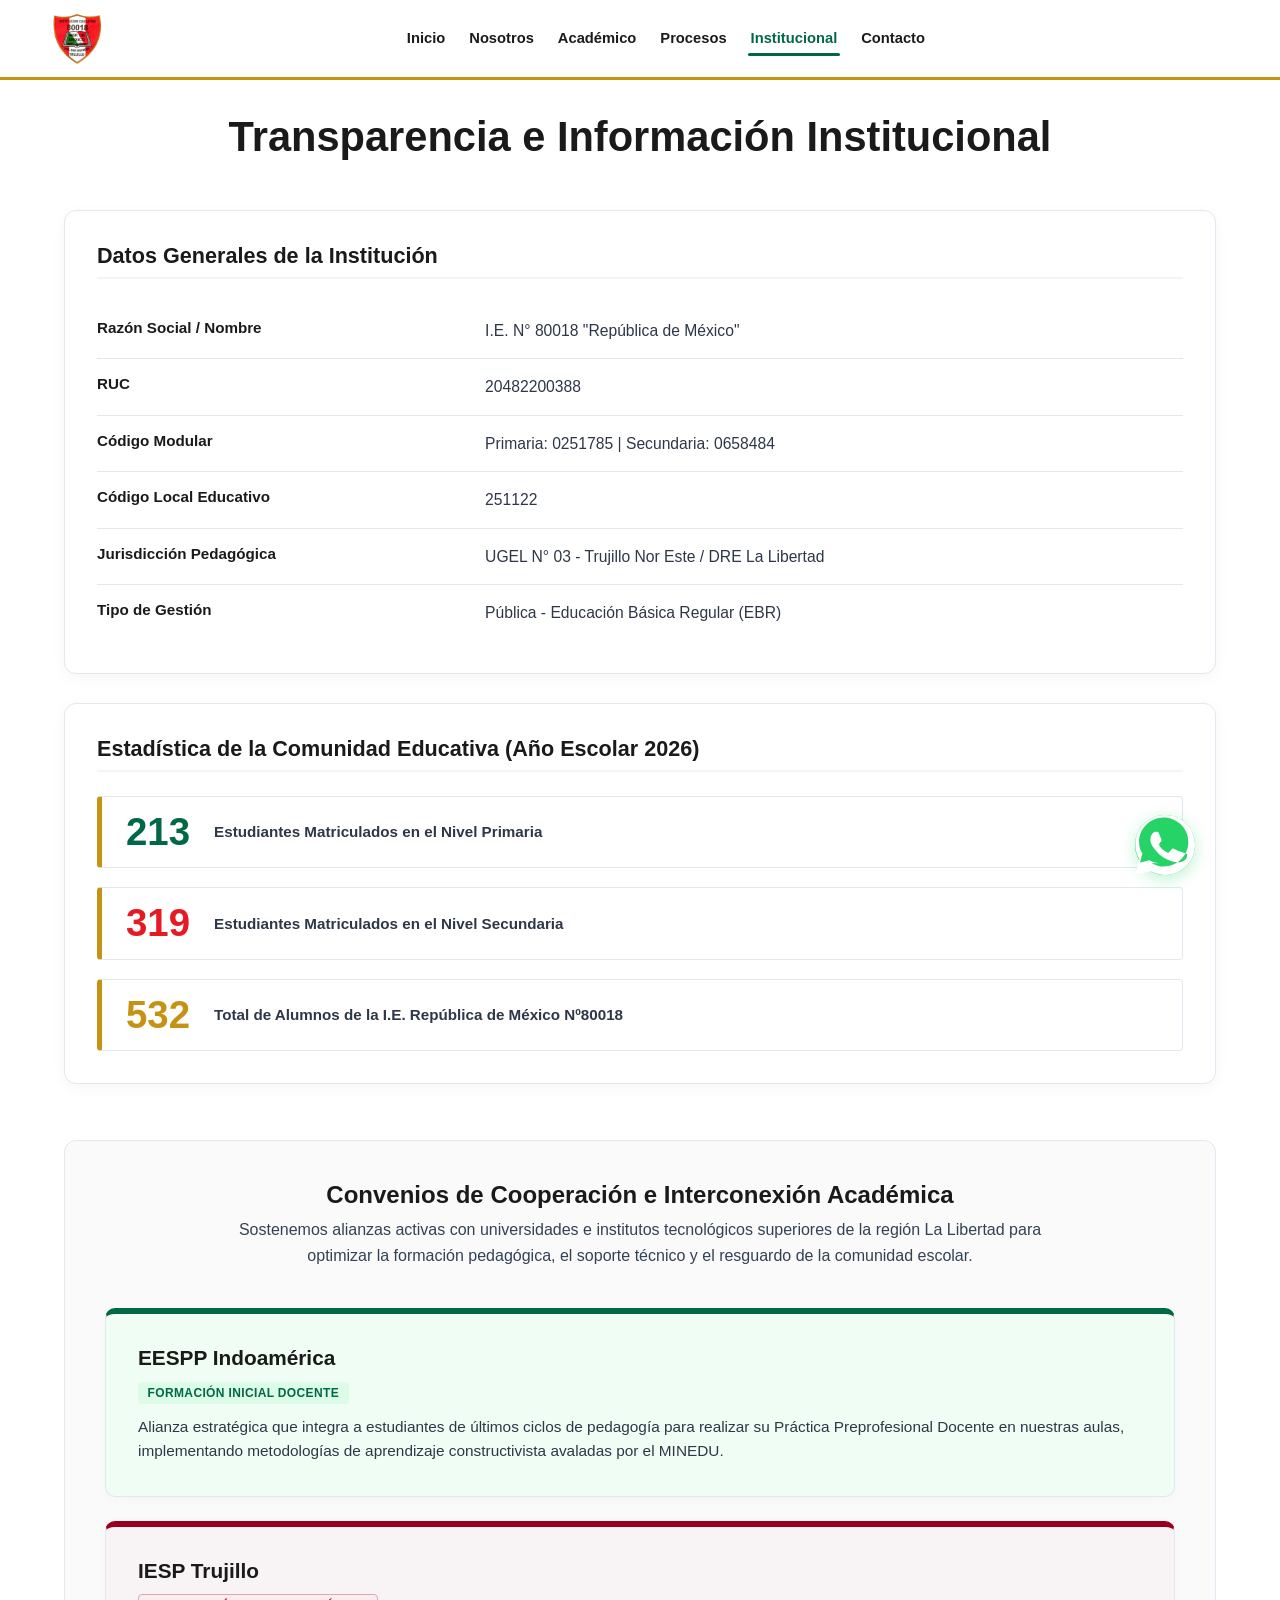
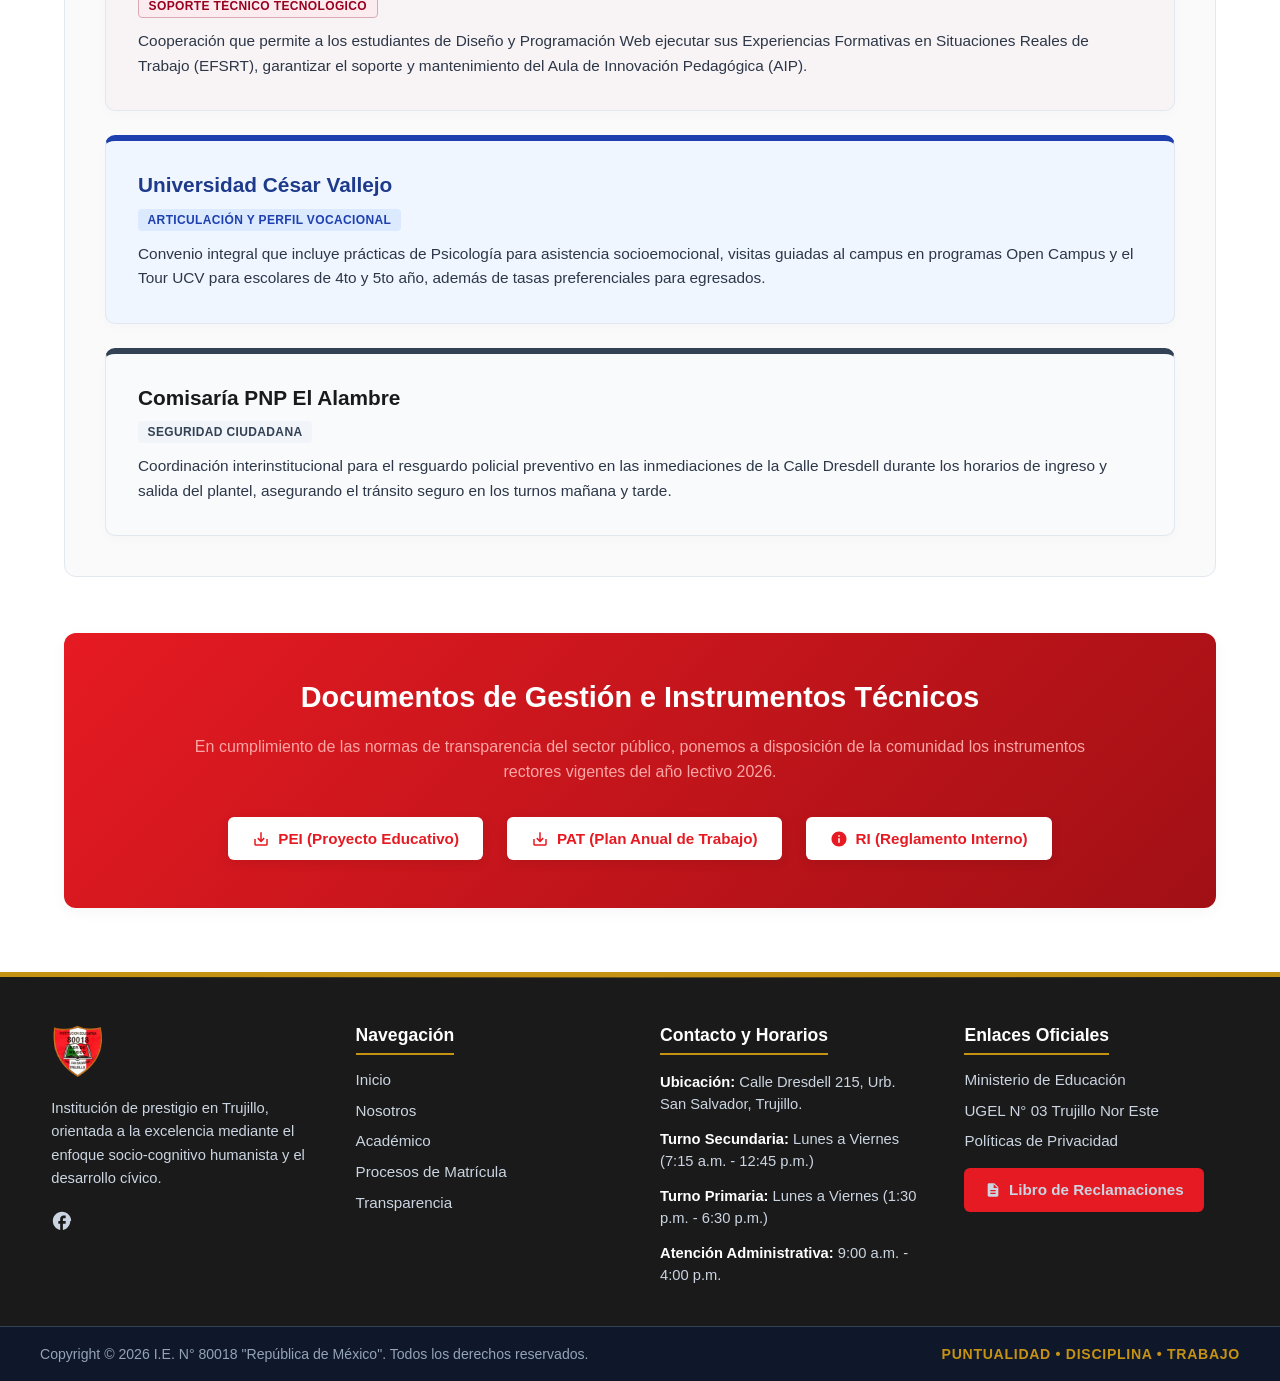
==== pages/institucional.html @ ddd1176e "Add files via upload" ====
<!DOCTYPE html>
<html lang="es-PE">
<head>
    <meta charset="UTF-8">
    <meta name="viewport" content="width=device-width, initial-scale=1.0">
    <title>Institucional</title>
    <link rel="stylesheet" href="../css/estilos.css">
</head>
<body>
    <header class="cabecera-premium-institucional"></header>
    <main class="panel-institucional" tabindex="0">
    <h1 class="gran-titulo-transparencia" tabindex="0">Transparencia e Información Institucional</h1>
    <div class="cuadrícula-institucional">
        <section class="bloque-ficha-datos" aria-labelledby="titulo-ficha" tabindex="0">
            <h2 id="titulo-ficha" class="subtitulo-institucional" tabindex="0">Datos Generales de la Institución</h2>
            <table class="tabla-transparencia" tabindex="0">
                <caption tabindex="0">Identificación oficial ante el Ministerio de Educación del Perú</caption>
                <tbody tabindex="0">
                    <tr>
                        <th scope="row" class="col-etiqueta">Razón Social / Nombre</th>
                        <td class="col-valor">I.E. N° 80018 "República de México"</td>
                    </tr>
                    <tr>
                        <th scope="row" class="col-etiqueta">RUC</th>
                        <td class="col-valor">20482200388</td>
                    </tr>
                    <tr>
                        <th scope="row" class="col-etiqueta">Código Modular</th>
                        <td class="col-valor">Primaria: 0251785 | Secundaria: 0658484</td>
                    </tr>
                    <tr>
                        <th scope="row" class="col-local-eti col-etiqueta">Código Local Educativo</th>
                        <td class="col-valor">251122</td>
                    </tr>
                    <tr>
                        <th scope="row" class="col-etiqueta">Jurisdicción Pedagógica</th>
                        <td class="col-valor">UGEL N° 03 - Trujillo Nor Este / DRE La Libertad</td>
                    </tr>
                    <tr>
                        <th scope="row" class="col-etiqueta">Tipo de Gestión</th>
                        <td class="col-valor">Pública - Educación Básica Regular (EBR)</td>
                    </tr>
                </tbody>
            </table>
        </section>
        <!--TARJETA POBLACIÓN ESCOLAR-->
        <section class="bloque-estadisticas" aria-labelledby="titulo-estadisticas" tabindex="0">
            <h2 id="titulo-estadisticas" class="subtitulo-institucional" tabindex="0">Estadística de la Comunidad Educativa (Año Escolar 2026)</h2>
            <div class="grilla-numeros">
                <article class="tarjeta-numero-escolar" tabindex="0">
                    <span class="cifra-gigante color-verde">213</span>
                    <span class="etiqueta-cifra">Estudiantes Matriculados en el Nivel Primaria</span>
                </article>
                <article class="tarjeta-numero-escolar" tabindex="0">
                    <span class="cifra-gigante color-rojo">319</span>
                    <span class="etiqueta-cifra">Estudiantes Matriculados en el Nivel Secundaria</span>
                </article>
                <article class="tarjeta-numero-escolar" tabindex="0">
                    <span class="cifra-gigante color-dorado">532</span>
                    <span class="etiqueta-cifra">Total de Alumnos de la I.E. República de México Nº80018</span>
                </article>
            </div>
        </section>
    </div>
    <section class="bloque-convenios-alianzas" aria-labelledby="titulo-convenios" tabindex="0">
        <h2 id="titulo-convenios" class="subtitulo-institucional-centrado" tabindex="0">Convenios de Cooperación e Interconexión Académica</h2>
        <p class="bajada-convenios" tabindex="0">Sostenemos alianzas activas con universidades e institutos tecnológicos superiores de la región La Libertad para optimizar la formación pedagógica, el soporte técnico y el resguardo de la comunidad escolar.</p>
        <div class="grilla-convenios-matriz" tabindex="0">
            <article class="tarjeta-convenio card-indoamerica" tabindex="0"><h3 tabindex="0">EESPP Indoamérica</h3><span class="badge-convenio" tabindex="0">Formación Inicial Docente</span>
                <p tabindex="0">Alianza estratégica que integra a estudiantes de últimos ciclos de pedagogía para realizar su Práctica Preprofesional Docente en nuestras aulas, implementando metodologías de aprendizaje constructivista avaladas por el MINEDU.</p>
            </article>
            <article class="tarjeta-convenio card-iesptrujillo" tabindex="0">
                <h3 tabindex="0">IESP Trujillo</h3>
                <span class="badge-convenio" tabindex="0">Soporte Técnico Tecnológico</span>
                <p tabindex="0">Cooperación que permite a los estudiantes de Diseño y Programación Web ejecutar sus Experiencias Formativas en Situaciones Reales de Trabajo (EFSRT), garantizar el soporte y mantenimiento del Aula de Innovación Pedagógica (AIP).</p>
            </article>
            <article class="tarjeta-convenio card-ucv" tabindex="0">
                <h3 tabindex="0">Universidad César Vallejo</h3>
                <span class="badge-convenio" tabindex="0">Articulación y Perfil Vocacional</span>
                <p tabindex="0">Convenio integral que incluye prácticas de Psicología para asistencia socioemocional, visitas guiadas al campus en programas Open Campus y el Tour UCV para escolares de 4to y 5to año, además de tasas preferenciales para egresados.</p>
            </article>
            <article class="tarjeta-convenio card-pnp" tabindex="0">
                <h3 tabindex="0">Comisaría PNP El Alambre</h3>
                <span class="badge-convenio" tabindex="0">Seguridad Ciudadana</span>
                <p tabindex="0">Coordinación interinstitucional para el resguardo policial preventivo en las inmediaciones de la Calle Dresdell durante los horarios de ingreso y salida del plantel, asegurando el tránsito seguro en los turnos mañana y tarde.</p>
            </article>
        </div>
    </section>
    <section class="bloque-documentos-gestion" aria-labelledby="titulo-documentos" tabindex="0">
        <div class="contenedor-documentos-interior" tabindex="0">
            <h2 id="titulo-documentos" class="titulo-documentos-texto" tabindex="0">Documentos de Gestión e Instrumentos Técnicos</h2>
            <p class="desc-documentos" tabindex="0">En cumplimiento de las normas de transparencia del sector público, ponemos a disposición de la comunidad los instrumentos rectores vigentes del año lectivo 2026.</p>
            <div class="enlaces-descarga-documentos">
                <a href="../assets/docs/PEI" class="enlace-descarga-item" tabindex="0" title="Descargar Proyecto Educativo Institucional PEI en formato PDF">
                    <svg viewBox="0 0 24 24" width="20" height="20" fill="currentColor" aria-hidden="true" tabindex="0"><path d="M19 12v7H5v-7H3v7c0 1.1.9 2 2 2h14c1.1 0 2-.9 2-2v-7h-2zm-6 .67l2.59-2.58L17 11.5l-5 5-5-5 1.41-1.41L11 12.67V3h2v9.67z" tabindex="0"></path></svg>
                    PEI (Proyecto Educativo)
                </a>
                <a href="../assets/docs/PAT" class="enlace-descarga-item" tabindex="0" title="Descargar Plan Anual de Trabajo PAT en formato PDF">
                    <svg viewBox="0 0 24 24" width="20" height="20" fill="currentColor" aria-hidden="true" tabindex="0"><path d="M19 12v7H5v-7H3v7c0 1.1.9 2 2 2h14c1.1 0 2-.9 2-2v-7h-2zm-6 .67l2.59-2.58L17 11.5l-5 5-5-5 1.41-1.41L11 12.67V3h2v9.67z" tabindex="0"></path></svg>
                    PAT (Plan Anual de Trabajo)
                </a>
                <a href="../pages/procesos.html" class="enlace-descarga-item" tabindex="0" title="Ir a la sección de Procesos para revisar el Reglamento Interno">
                    <svg viewBox="0 0 24 24" width="20" height="20" fill="currentColor" aria-hidden="true"><path d="M12 2C6.48 2 2 6.48 2 12s4.48 10 10 10 10-4.48 10-10S17.52 2 12 2zm1 15h-2v-6h2v6zm0-8h-2V7h2v2z" tabindex="0"></path></svg>
                    RI (Reglamento Interno)
                </a>
            </div>
        </div>
    </section>
</main>
<footer class="pie-pagina-global-rm" tabindex="0"></footer>
    <script src="../js/main.js"></script>
</body>
</html>
---- css/estilos.css ----
:root {
    /* Paleta Oficial I.E. República de México */
    --color-primary: #E61A22;      
    --color-secondary: #006847;   
    --color-details: #C69214;      
    
    --color-bg-pure: #FFFFFF;
    --color-bg-soft: #FAFAFA;
    --color-bg-dark: #1A1A1A;      
    --color-text-main: #1A1A1A;    
    --color-text-muted: #2D3748;   
    --color-text-light: #CBD5E1; /* Texto del Footer de alta legibilidad */
}
*, *::before, *::after {
    margin: 0;
    padding: 0;
    box-sizing: border-box;
}
html { font-family: 'Inter', sans-serif; font-size: 16px; background-color: var(--color-bg-pure); color: var(--color-text-main); scroll-behavior: smooth; -webkit-text-size-adjust: 100%; }
body { min-height: 100vh; display: flex; flex-direction: column; overflow-x: hidden; }
/*TAB*/
li a:focus-visible,
button:focus-visible,
input:focus-visible,
textarea:focus-visible,
select:focus-visible { outline: 3px dashed var(--color-primary) !important; outline-offset: 4px !important; box-shadow: 0 0 0 5px rgba(230, 26, 34, 0.2) !important; }
.visually-hidden {
    position: absolute;
    width: 1px;
    height: 1px;
    padding: 0;
    margin: -1px;
    overflow: hidden;
    clip: rect(0, 0, 0, 0);
    border: 0;
}
.cabecera-premium-institucional {
    width: 100%;
    position: sticky;
    top: 0;
    left: 0;
    right: 0;
    background-color: var(--color-bg-pure);
    border-bottom: 3px solid var(--color-details);
    z-index: 99999;
    box-sizing: border-box;
}
.restriccion-ancho-header { width: min(1400px, 96vw); margin: 0 auto; padding: clamp(.6rem, 1vw, .85rem) clamp(.8rem, 2vw, 1.6rem); display: grid; grid-template-columns: auto 1fr auto; align-items: center; gap: 1rem; box-sizing: border-box; }
.contenedor-escudo-enlace { display: flex; align-items: center; text-decoration: none !important; transition: transform .25s ease; }
.contenedor-escudo-enlace:hover {
    transform: scale(1.03);
}
.img-escudo-global { height: clamp(42px, 4vw, 56px); width: auto; display: block; } .menu-navegacion-global{justify-self:center;}
.lista-enlaces-global{list-style:none;display:flex;align-items:center;justify-content:center;gap:clamp(.8rem,1.5vw,1.5rem);margin:0;padding:0;}
.lista-enlaces-global li{list-style:none!important;margin:0!important;padding:0!important;}
.link-nav{color:var(--color-text-main);font-size:clamp(.92rem,.95vw,1rem);font-weight:600;text-decoration:none!important;padding:.45rem .15rem;position:relative;transition:color .25s ease;white-space:nowrap;}
.link-nav:hover,.link-nav:focus-visible{color:var(--color-primary);}
.link-nav.nav-activo{color:var(--color-secondary);}
.link-nav::after{content:'';position:absolute;left:0;bottom:-2px;width:0;height:3px;border-radius:999px;background:var(--color-primary);transition:width .25s ease;}
.link-nav:hover::after,.link-nav:focus-visible::after{width:100%;}
.link-nav.nav-activo::after{width:100%;background:var(--color-secondary);}
.redes-cabecera-global{justify-self:end;display:flex;align-items:center;padding-right:clamp(.5rem,1.5vw,1.2rem);box-sizing:border-box;}
.enlace-fb-global{display:flex;align-items:center;justify-content:center;color:var(--color-text-main);text-decoration:none!important;transition:color .25s ease,transform .25s ease;}
.enlace-fb-global:hover,.enlace-fb-global:focus-visible{color:#1877F2;transform:translateY(-1px);}
.pie-pagina-global-rm{width:100%;background-color:var(--color-bg-dark);border-top:5px solid var(--color-details);padding:3rem 0 0;box-sizing:border-box;position:relative;}
.pie-pagina-global-rm::before{content:"";position:absolute;top:0;left:0;width:100%;height:1px;background:linear-gradient(90deg,transparent,rgba(198,146,20,.45),transparent);}
.restriccion-ancho-footer{width:min(1200px,92%);margin:0 auto;display:grid;grid-template-columns:repeat(auto-fit,minmax(240px,1fr));gap:2.5rem;padding-bottom:2.5rem;}
.columna-footer{display:flex;flex-direction:column;gap:1rem;}
.col-identidad{gap:1.2rem;}
.enlace-logo-footer{display:inline-block;width:fit-content;}
.img-logo-footer{height:52px;width:auto;display:block;transition:transform .25s ease;}
.enlace-logo-footer:hover .img-logo-footer{transform:scale(1.04);}
.descripcion-footer{color:var(--color-text-light);font-size:.92rem;line-height:1.6;margin:0;text-wrap:pretty;}
.titulo-columna-footer{color:#fff;font-size:1.1rem;font-weight:700;margin:0;padding-bottom:.4rem;border-bottom:2px solid var(--color-details);align-self:flex-start;}
.lista-enlaces-footer,.lista-datos-footer{list-style:none!important;padding:0!important;margin:0!important;display:flex;flex-direction:column;gap:.8rem;}
.lista-enlaces-footer li{list-style-type:none!important;margin:0!important;padding:0!important;}
.lista-enlaces-footer a{color:var(--color-text-light)!important;font-size:.95rem;text-decoration:none!important;border-bottom:none!important;transition:color .25s ease,padding-left .25s ease;}
.lista-enlaces-footer a:hover,.lista-enlaces-footer a:focus-visible{color:var(--color-primary)!important;padding-left:4px;}
.lista-datos-footer li{color:var(--color-text-light);font-size:.92rem;line-height:1.5;}
.lista-datos-footer li strong{color:#fff;}
.contenedor-li-libro{display:block;width:100%;}
.enlace-libro-footer{display:inline-flex;align-items:center;justify-content:center;gap:.5rem;background-color:var(--color-primary);color:#fff!important;width:100%;max-width:240px;min-height:44px;padding:.55rem 1rem;border-radius:6px;font-weight:700;font-size:.92rem;margin-top:.3rem;text-decoration:none!important;border-bottom:none!important;transition:background-color .25s ease,transform .25s ease;box-sizing:border-box;}
.enlace-libro-footer:hover,.enlace-libro-footer:focus-visible{background-color:var(--color-secondary)!important;transform:translateY(-2px);}
.enlace-libro-footer svg{flex-shrink:0;}
.social-link{color:var(--color-text-light);transition:color .25s ease,transform .25s ease;display:inline-block;}
.social-link:hover,.social-link:focus-visible{color:#1877F2;transform:translateY(-2px);}
.barra-derechos-reservados{width:100%;background-color:#0F172A;padding:1.2rem 1.5rem;box-sizing:border-box;border-top:1px solid #334155;}
.contenido-derechos{max-width:1200px;margin:0 auto;display:flex;justify-content:space-between;align-items:center;flex-wrap:wrap;gap:.8rem;}
.link-nav:focus-visible,
.enlace-fb-global:focus-visible,
.lista-enlaces-footer a:focus-visible,
.enlace-libro-footer:focus-visible,
.social-link:focus-visible{
    outline:3px dashed var(--color-primary)!important;
    outline-offset:4px!important;
}
.barra-derechos-reservados p{color:#94A3B8;font-size:.88rem;margin:0;}
.lema-institucional-footer{font-weight:700;color:var(--color-details)!important;text-transform:uppercase;letter-spacing:.05em;}

.contenedor-whatsapp-flotante{
    position:fixed;bottom:25px;right:85px;
    display:flex;align-items:center;gap:12px;
    z-index:999999;pointer-events:none;
}
.globo-texto-ayuda{
    background:#FFF;border-radius:8px;
    padding:.6rem 1rem;
    box-shadow:0 4px 15px rgba(0,0,0,.1);
    display:flex;flex-direction:column;gap:.15rem;
    opacity:0;transform:translateX(10px);
    transition:opacity .3s ease,transform .3s ease;
    border:1px solid #E2E8F0;
    pointer-events:auto;
}
.contenedor-whatsapp-flotante:hover .globo-texto-ayuda,
.boton-flotante-wp:focus-visible + .globo-texto-ayuda{
    opacity:1;
    transform:translateX(0);
}
.pregunta-wp{font-size:.85rem;font-weight:500;color:#64748B;margin:0;}
.accion-wp{font-size:.95rem;font-weight:700;color:var(--color-text-main);margin:0;}
.boton-flotante-wp{
    width:60px;height:60px;
    background-color:#25D366;
    color:#FFF!important;
    border-radius:50%;
    display:flex;align-items:center;justify-content:center;
    text-decoration:none!important;
    pointer-events:auto;
    box-shadow:0 4px 16px rgba(37,211,102,.3);
    transition:
        transform .25s ease,
        background-color .25s ease,
        box-shadow .25s ease;
}
.boton-flotante-wp:hover,
.boton-flotante-wp:focus-visible{
    transform:scale(1.08);
    background-color:#1ebe5d;
    box-shadow:0 8px 24px rgba(37,211,102,.45);
}
.panel-nosotros-identidad{
    width:100%;
    max-width:1200px;
    margin:2rem auto 4rem auto;
    padding:0 1.5rem;
    font-family:'Inter',sans-serif;
    box-sizing:border-box;
}
.titulo-principal-identidad{
    text-align:center;
    color:var(--color-text-main);
    font-size:clamp(1.8rem,4vw,2.6rem);
    font-weight:800;
    margin-bottom:3rem;
    line-height:1.2;
}
.tarjeta-quienes-somos{
    background:var(--color-bg-pure);
    border-radius:12px;
    padding:clamp(1.5rem,3vw,2.5rem);
    box-shadow:0 4px 15px rgba(0,0,0,.04);
    margin-bottom:2.5rem;
    box-sizing:border-box;
    border:1px solid #E2E8F0;

    transition:
        transform .3s ease,
        box-shadow .3s ease,
        border-color .3s ease;
}
.tarjeta-quienes-somos:hover,
.tarjeta-quienes-somos:focus-visible{
    transform:translateY(-4px);
    box-shadow:
        0 10px 25px rgba(0,0,0,.06),
        0 18px 40px rgba(0,0,0,.08);
}
.tarjeta-quienes-somos h2{
    color:var(--color-text-main);
    font-size:clamp(1.3rem,2vw,1.6rem);
    margin:0 0 1.2rem 0;
    font-weight:700;
}
.tarjeta-quienes-somos p{
    color:var(--color-text-muted);
    font-size:1.05rem;
    line-height:1.7;
    margin:0 0 1.2rem 0;
    text-wrap:pretty;
}
.tarjeta-quienes-somos p:last-child{
    margin-bottom:0;
}
.grilla-poblacion{
    display:grid;
    grid-template-columns:repeat(auto-fit,minmax(320px,1fr));
    gap:2rem;
    margin-bottom:2.5rem;
    width:100%;
}
.tarjeta-contador{
    background:var(--color-bg-soft);
    border-radius:10px;
    padding:2.2rem 1.5rem;
    text-align:center;
    box-sizing:border-box;
    border:1px solid #E2E8F0;

    transition:
        transform .3s ease,
        box-shadow .3s ease,
        border-color .3s ease;
}
.tarjeta-contador:hover,
.tarjeta-contador:focus-visible{
    transform:translateY(-4px);
    box-shadow:0 8px 24px rgba(0,0,0,.06);
}
.contador-verde{border-bottom:5px solid var(--color-secondary);}
.contador-rojo{border-bottom:5px solid var(--color-primary);}
.numero-grande{
    display:block;
    font-size:clamp(2.8rem,5vw,3.8rem);
    font-weight:800;
    line-height:1;
    margin-bottom:.6rem;
}
.contador-verde .numero-grande{color:var(--color-secondary);}
.contador-rojo .numero-grande{color:var(--color-primary);}
.descripcion-contador{
    font-size:1rem;
    color:var(--color-text-main);
    font-weight:700;
}
.grilla-propósito{
    display:grid;
    grid-template-columns:repeat(auto-fit,minmax(400px,1fr));
    gap:2.5rem;
    width:100%;
}
.tarjeta-proposito{
    background:var(--color-bg-pure);
    border-radius:12px;
    padding:2.5rem;
    box-shadow:0 4px 15px rgba(0,0,0,.04);
    box-sizing:border-box;

    border-left:1px solid #E2E8F0;
    border-right:1px solid #E2E8F0;
    border-bottom:1px solid #E2E8F0;

    transition:
        transform .3s ease,
        box-shadow .3s ease,
        border-color .3s ease;
}
.tarjeta-proposito:hover,
.tarjeta-proposito:focus-visible{
    transform:translateY(-3px);
    box-shadow:
        0 10px 24px rgba(0,0,0,.06),
        0 18px 36px rgba(0,0,0,.08);
}
.borde-verde{border-top:6px solid var(--color-secondary);}
.borde-rojo{border-top:6px solid var(--color-primary);}
.tarjeta-proposito h3{
    font-size:1.5rem;
    font-weight:700;
    margin:0 0 1.2rem 0;
    text-align:center;
}
.borde-verde h3{color:var(--color-secondary);}
.borde-rojo h3{color:var(--color-primary);}
.tarjeta-proposito p{
    color:var(--color-text-muted);
    font-size:.98rem;
    line-height:1.65;
    margin:0;
    text-align:left;
    text-wrap:pretty;
}
.panel-nosotros-desarrollo{
    width:100%;
    max-width:1200px;
    margin:4rem auto;
    padding:0 1.5rem;
    font-family:'Inter',sans-serif;
    box-sizing:border-box;
}
.subtitulo-seccion-nosotros{
    text-align:center;
    color:#334155;
    font-size:1rem;
    margin-bottom:3rem;
    line-height:1.6;
    text-wrap:pretty;
}
.grilla-cge { 
    display: grid; 
    grid-template-columns: repeat(auto-fit, minmax(320px, 1fr)); 
    gap: 2rem; 
    margin-bottom: 5rem; 
    width: 100%; 
}
.tarjeta-cge {
    background: var(--color-bg-pure);
    border-radius: 12px;
    padding: 2rem;
    box-shadow: 0 4px 12px rgba(0,0,0,0.03);
    border: 1px solid #E2E8F0;
    box-sizing: border-box;
    transition:
        transform 0.25s cubic-bezier(0.4, 0, 0.2, 1),
        box-shadow 0.25s ease,
        border-left-color 0.25s ease,
        background-color 0.25s ease;
    outline: none;
}
.pilar-cge-rojo {
    border-left: 5px solid var(--color-primary);
}
.pilar-cge-verde {
    border-left: 5px solid var(--color-secondary);
}
.pilar-cge-dorado {
    border-left: 5px solid var(--color-details);
}
.tarjeta-cge:hover,
.tarjeta-cge:focus-visible {
    transform: translateY(-4px);
    box-shadow: 0 10px 25px rgba(0,0,0,0.06);
    background: var(--color-bg-soft);
}
.pilar-cge-rojo:hover,
.pilar-cge-rojo:focus-visible {
    border-left-color: #B91C1C;
}
.pilar-cge-verde:hover,
.pilar-cge-verde:focus-visible {
    border-left-color: #004d34;
}
.pilar-cge-dorado:hover,
.pilar-cge-dorado:focus-visible {
    border-left-color: #A1750F;
}
.tarjeta-cge:focus-visible {
    outline: 3px solid rgba(0, 104, 71, 0.25);
    outline-offset: 3px;
}
.encabezado-cge { display: flex; margin-bottom: 1rem; }
.codigo-cge { 
    display: inline-block; 
    color: #FFFFFF; 
    font-size: 0.75rem; 
    font-weight: 700; 
    letter-spacing: 0.05em; 
    padding: 0.25rem 0.6rem; 
    border-radius: 4px; 
    text-transform: uppercase;
}
.pilar-cge-rojo .codigo-cge {
    background: var(--color-primary);
}
.pilar-cge-verde .codigo-cge {
    background: var(--color-secondary);
}
.pilar-cge-dorado .codigo-cge {
    background: var(--color-details);
}
.tarjeta-cge h3 {
    color: var(--color-text-main);
    font-size: 1.3rem;
    font-weight: 700;
    margin: 0 0 0.6rem 0;
}
.tarjeta-cge p {
    color: #334155;
    font-size: 0.96rem;
    line-height: 1.6;
    margin: 0;
    text-wrap: pretty;
}
.banner-cultural-mansiche { 
    width: 100%; 
    background: linear-gradient(
        135deg,
        var(--color-secondary) 0%,
        #00402B 100%
    );
    border-radius: 16px; 
    padding:
        clamp(2.5rem, 5vw, 4.5rem)
        clamp(1.5rem, 4vw, 3.5rem);
    color: #FFFFFF;
    box-shadow: 0 8px 30px rgba(0, 104, 71, 0.12);
    box-sizing: border-box;
    position: relative;
    overflow: hidden;
} 
.banner-cultural-mansiche::before { 
    content: ""; 
    position: absolute; 
    top: -40%; 
    right: -10%; 
    width: 280px; 
    height: 280px; 
    background: rgba(255, 255, 255, 0.025); 
    border-radius: 50%; 
    pointer-events: none;
}
.contenido-cultural {
    max-width: 920px;
    margin: 0 auto;
    text-align: center;
    display: flex;
    flex-direction: column;
    align-items: center;
    gap: 1.2rem;
}
.tag-identidad { 
    display: inline-block; 
    background: var(--color-details); 
    color: #FFFFFF; 
    font-size: 0.8rem; 
    font-weight: 700; 
    text-transform: uppercase; 
    letter-spacing: 0.08em; 
    padding: 0.4rem 1.2rem; 
    border-radius: 50px; 
}
.banner-cultural-mansiche h2 {
    font-size: clamp(1.6rem, 3.5vw, 2.4rem);
    font-weight: 800;
    margin: 0;
    line-height: 1.25;
    color: #FFFFFF;
}
.banner-cultural-mansiche p {
    font-size: 1.05rem;
    line-height: 1.7;
    color: #F1F5F9;
    margin: 0;
    text-align: center;
    text-wrap: pretty;
}
.decoracion-linea {
    width: 60px;
    height: 4px;
    background: var(--color-details);
    margin-top: 1rem;
    border-radius: 2px;
}
.cuadrícula-contacto {
    display: grid;
    grid-template-columns: repeat(auto-fit, minmax(450px, 1fr));
    gap: 2.5rem;
    width: 100%;
}
.tarjeta-datos,
.tarjeta-mapa {
    background: var(--color-bg-pure);
    border-radius: 12px;
    padding: 2.5rem;
    box-shadow: 0 4px 15px rgba(0,0,0,0.04);
    box-sizing: border-box;
    border: 1px solid #E2E8F0;
    display: flex;
    flex-direction: column;
}
.tarjeta-datos {
    border-top: 6px solid var(--color-secondary);
}
.pilar-borde-rojo {
    border-top: 6px solid var(--color-primary);
    padding: 0 !important;
    overflow: hidden;
}
.subtitulo-contacto {
    color: var(--color-text-main);
    font-size: 1.4rem;
    font-weight: 700;
    margin: 0 0 1.8rem 0;
    border-bottom: 2px solid #F1F5F9;
    padding-bottom: 0.5rem;
}
.seccion-contacto-superior {
    width: 100%;
    max-width: 1200px;
    margin: 2rem auto 3rem auto;
    padding: 0 1.5rem;
    font-family: 'Inter', sans-serif;
    box-sizing: border-box;
}
.cuadrícula-contacto {
    display: grid;
    grid-template-columns: repeat(auto-fit, minmax(450px, 1fr));
    gap: 2.5rem;
    width: 100%;
}
.tarjeta-datos,
.tarjeta-mapa {
    background: var(--color-bg-pure);
    border-radius: 12px;
    padding: 2.5rem;
    box-shadow: 0 4px 15px rgba(0,0,0,0.04);
    box-sizing: border-box;
    border: 1px solid #E2E8F0;
    display: flex;
    flex-direction: column;
    transition: transform 0.2s ease, box-shadow 0.2s ease;
}
.tarjeta-datos:focus-visible,
.tarjeta-mapa:focus-visible {
    outline: 3px solid rgba(0, 104, 71, 0.25);
    outline-offset: 4px;
}
.tarjeta-datos:hover,
.tarjeta-mapa:hover {
    transform: translateY(-2px);
    box-shadow: 0 8px 18px rgba(0,0,0,0.06);
}
.tarjeta-datos {
    border-top: 6px solid var(--color-secondary);
}
.pilar-borde-rojo {
    border-top: 6px solid var(--color-primary);
    padding: 0 !important;
    overflow: hidden;
}
.subtitulo-contacto {
    color: var(--color-text-main);
    font-size: 1.4rem;
    font-weight: 700;
    margin: 0 0 1.8rem 0;
    border-bottom: 2px solid #F1F5F9;
    padding-bottom: 0.5rem;
}
.lista-datos {
    list-style: none !important;
    padding: 0 !important;
    margin: 0 !important;
    display: flex;
    flex-direction: column;
    gap: 1.2rem;
}
.lista-datos li {
    font-size: 1rem;
    color: var(--color-text-muted);
    line-height: 1.65;
}
.lista-datos li strong {
    color: var(--color-text-main);
}
.enlace-contacto { color: var(--color-secondary); text-decoration: none !important; font-weight: 700; border-bottom: 2px solid var(--color-secondary); transition: color 0.2s ease, border-color 0.2s ease, outline 0.2s ease; }
.enlace-contacto:hover,
.enlace-contacto:focus-visible {
    color: var(--color-primary);
    border-bottom-color: var(--color-primary);
}
.enlace-contacto:focus-visible {
    outline: 3px solid rgba(0, 104, 71, 0.25);
    outline-offset: 3px;
}
.contenedor-boton-wp {
    margin-top: 0.5rem;
}
.boton-whatsapp {
    display: inline-flex;
    align-items: center;
    gap: 0.6rem;

    background-color: var(--color-secondary);
    color: #FFFFFF !important;

    padding: 0.75rem 1.5rem;
    border-radius: 6px;
    font-weight: 600;
    text-decoration: none !important;
    box-shadow: 0 4px 12px rgba(0, 104, 71, 0.15);
    transition:
        background-color 0.25s ease,
        transform 0.2s ease,
        box-shadow 0.2s ease;
    outline: none;
}
.boton-whatsapp:hover, 
.boton-whatsapp:focus-visible { background-color: var(--color-primary); transform: translateY(-2px); box-shadow: 0 6px 16px rgba(230, 26, 34, 0.25); }
.encabezado-mapa {
    background-color: var(--color-text-main);
    color: #FFFFFF;
    padding: 1rem;
    font-weight: 700;
    text-transform: uppercase;
    font-size: 0.85rem;
    text-align: center;
    letter-spacing: 0.05em;
}
.contenedor-mapa-seguro {
    width: 100%;
    height: 100%;
    min-height: 380px;
    position: relative;
    background: #F1F5F9;
    display: flex;
    align-items: center;
    justify-content: center;
}
.mapa-estatico-fallback {
    width: 100%;
    height: 100%;
    display: flex;
    flex-direction: column;
    align-items: center;
    justify-content: center;
    padding: 2rem;
    box-sizing: border-box;
    text-align: center;
    background-image: radial-gradient(#CBD5E1 1px, transparent 1px);
    background-size: 16px 16px;
}
.marcador-pin-animado {
    width: 18px;
    height: 18px;
    background: var(--color-primary);
    border-radius: 50% 50% 50% 0;
    transform: rotate(-45deg);
    margin-bottom: 1rem;
    position: relative;
    animation: rebotePin 1.2s ease-in-out infinite alternate;
    box-shadow: -2px 2px 4px rgba(0,0,0,0.2);
}
.marcador-pin-animado::after {
    content: '';
    width: 8px;
    height: 8px;
    background: #FFF;
    border-radius: 50%;
    position: absolute;
    top: 5px;
    left: 5px;
}
.txt-indicador-mapa {
    font-family: 'Inter', sans-serif;
    font-size: 1.15rem;
    font-weight: 700;
    color: var(--color-text-main);
    margin: 0 0 1.5rem 0;
    line-height: 1.4;
}
.txt-indicador-mapa .dir-sub {
    font-size: 0.95rem;
    font-weight: 500;
    color: #475569;
}
.boton-abrir-mapa-real {
    display: inline-flex;
    align-items: center;
    gap: 0.5rem;
    background-color: var(--color-primary);
    color: #FFFFFF !important;
    padding: 0.8rem 1.6rem;
    border-radius: 6px;
    font-weight: 600;
    font-size: 0.95rem;
    text-decoration: none !important;
    box-shadow: 0 4px 12px rgba(230, 26, 34, 0.2);
    transition:
        background-color 0.25s ease,
        transform 0.2s ease,
        box-shadow 0.2s ease;

    outline: none;
}
.boton-abrir-mapa-real:hover,
.boton-abrir-mapa-real:focus-visible {
    background-color: var(--color-secondary);
    transform: translateY(-1px);
    box-shadow: 0 6px 16px rgba(0, 104, 71, 0.25);
}
.boton-abrir-mapa-real:focus-visible {
    outline: 3px solid rgba(0, 104, 71, 0.35);
    outline-offset: 3px;
}
.seccion-reclamaciones {
    width: 100%;
    max-width: 1200px;
    margin: 2rem auto 4rem;
    padding: 0 1.5rem;
    font-family: 'Inter', sans-serif;
    box-sizing: border-box;
}
.contenedor-formulario {
    width: 100%;
    background: var(--color-bg-pure);
    border-radius: 12px;
    border-top: 6px solid var(--color-primary);
    padding: 2.5rem;
    box-shadow: 0 4px 15px rgba(0,0,0,0.04);
    box-sizing: border-box;
    border-left: 1px solid #E2E8F0;
    border-right: 1px solid #E2E8F0;
    border-bottom: 1px solid #E2E8F0;
}
.titulo-formulario {
    color: var(--color-primary);
    font-size: clamp(1.4rem, 3vw, 1.9rem);
    font-weight: 800;
    text-align: center;
    margin: 0 0 0.75rem 0;
    line-height: 1.3;
}
.descripcion-formulario {
    color: var(--color-text-muted);
    font-size: 0.98rem;
    line-height: 1.65;
    text-align: center;
    margin: 0 0 2rem 0;
    text-wrap: pretty;
}
.formulario-reclamacion {
    display: flex;
    flex-direction: column;
    gap: 1.5rem;
    width: 100%;
}
.grupo-campo {
    display: flex;
    flex-direction: column;
    width: 100%;
    gap: 0.5rem;
    position: relative;
}
.grupo-campo label {
    font-size: 0.98rem;
    font-weight: 700;
    color: var(--color-text-main);
    line-height: 1.4;
}
.grupo-campo input,
.grupo-campo select,
.grupo-campo textarea {
    width: 100%;
    min-height: 48px;
    padding: 0.85rem 1rem;
    border: 2px solid #CBD5E1;
    border-radius: 8px;
    font-family: inherit;
    font-size: 16px;
    color: var(--color-text-main);
    background: var(--color-bg-pure);
    box-sizing: border-box;
    transition: border-color 0.2s ease, box-shadow 0.2s ease;
}
.grupo-campo textarea {
    min-height: 140px;
    resize: vertical;
}
.grupo-campo input:focus,
.grupo-campo select:focus,
.grupo-campo textarea:focus {
    outline: none;
    border-color: var(--color-primary);
}
.grupo-campo input:focus-visible,
.grupo-campo select:focus-visible,
.grupo-campo textarea:focus-visible {
    outline: 3px solid rgba(230, 26, 34, 0.25);
    outline-offset: 3px;
}
.posicion-select::after {
    content: "▼";
    font-size: 0.7rem;
    color: #475569;
    position: absolute;
    right: 1.2rem;
    top: calc(50% + 8px);
    transform: translateY(-50%);
    pointer-events: none;
}
.grupo-campo select {
    padding-right: 2.5rem;
    appearance: none;
    -webkit-appearance: none;
    -moz-appearance: none;
}
.grupo-campo:focus-within { border-color: var(--color-primary); }
.alerta-mensaje-rm {
    padding: 1.2rem;
    border-radius: 6px;
    font-size: 0.98rem;
    line-height: 1.5;
    margin-bottom: 1.5rem;
    font-weight: 600;
    display: flex;
    flex-direction: column;
    gap: 0.4rem;
}
@keyframes rebotePin {
    0% { transform: rotate(-45deg) translateY(0); }
    100% { transform: rotate(-45deg) translateY(-8px); }
}
.alerta-exito { background-color: #E6F4EA; color: var(--color-secondary); border: 1px solid var(--color-secondary); }
.alerta-error { background-color: #FCE8E6; color: var(--color-primary); border: 1px solid var(--color-primary); }
.ticket-resaltado { font-family: monospace; font-size: 1.1rem; background: rgba(0,0,0,0.05); padding: 0.2rem 0.5rem; border-radius: 4px; align-self: flex-start; margin-top: 0.2rem; }
.contenedor-boton { width: 100%; }
.boton-enviar-incidencia { width: 100%; min-height: 52px; background: var(--color-primary); color: #FFFFFF; border: none; border-radius: 8px; padding: 0.9rem 1.5rem; font-size: 1rem; font-weight: 700; cursor: pointer; transition: background-color 0.2s ease, transform 0.1s ease; box-shadow: 0 4px 12px rgba(230, 26, 34, 0.15); }
.boton-enviar-incidencia:hover,
.boton-enviar-incidencia:focus-visible {
    background-color: #B91C1C;
}
.boton-enviar-incidencia:active {
    transform: scale(0.99);
}
@keyframes wpPulse {
    0% { box-shadow: 0 0 0 0 rgba(37,211,102,.40); }
    70% { box-shadow: 0 0 0 12px rgba(37,211,102,0); }
    100% { box-shadow: 0 0 0 0 rgba(37,211,102,0); } }
.boton-flotante-wp {
    animation: wpPulse 3s infinite; }
.boton-flotante-wp:hover {
    background-color: #128C7E;
    transform: scale(1.08) rotate(5deg); }
.panel-institucional { 
    width: 100%; 
    max-width: 1200px; 
    margin: 2rem auto 4rem auto; 
    padding: 0 1.5rem; 
    font-family: 'Inter', sans-serif; 
    box-sizing: border-box; 
}
.gran-titulo-transparencia { 
    text-align: center; 
    color: var(--color-text-main); 
    font-size: clamp(1.8rem, 4vw, 2.6rem); 
    font-weight: 800; 
    margin-bottom: 3rem; 
    line-height: 1.2; 
}
.cuadrícula-institucional {
    display: grid;
    grid-template-columns: repeat(auto-fit, minmax(450px, 1fr));
    gap: 2.5rem;
    width: 100%;
    margin-bottom: 3.5rem;
}
.bloque-ficha-datos,
.bloque-estadisticas { 
    background: var(--color-bg-pure); 
    border-radius: 12px; 
    padding: 2rem; 
    box-shadow: 0 4px 15px rgba(0,0,0,0.04); 
    box-sizing: border-box; 
    border: 1px solid #E2E8F0; 
    display: flex; 
    flex-direction: column;
}
.bloque-ficha-datos:focus-visible,
.bloque-estadisticas:focus-visible {
    outline: 3px solid rgba(0, 104, 71, 0.25);
    outline-offset: 3px;
}
.subtitulo-institucional {
    color: var(--color-text-main);
    font-size: 1.35rem;
    font-weight: 700;
    margin: 0 0 1.5rem 0;
    border-bottom: 2px solid #F1F5F9;
    padding-bottom: 0.5rem;
}
.tabla-transparencia {
    width: 100%;
    border-collapse: collapse;
    text-align: left;
}
.tabla-transparencia caption { 
    position: absolute; 
    width: 1px; 
    height: 1px; 
    padding: 0; 
    margin: -1px; 
    overflow: hidden; 
    clip: rect(0,0,0,0); 
    border: 0; 
}
.tabla-transparencia tr { 
    border-bottom: 1px solid #E2E8F0; 
}

.tabla-transparencia tr:last-child {
    border-bottom: none;
}
.col-etiqueta { 
    font-size: 0.95rem; 
    font-weight: 700; 
    color: var(--color-text-main); 
    padding: 1rem 0.5rem 1rem 0; 
    width: 35%; 
    vertical-align: top; 
}
.col-valor { 
    font-size: 0.98rem; 
    color: var(--color-text-muted); 
    padding: 1rem 0 1rem 0.5rem; 
    line-height: 1.5; 
}
.grilla-numeros {
    display: flex;
    flex-direction: column;
    gap: 1.2rem;
    flex-grow: 1;
    justify-content: center;
}
.tarjeta-numero-escolar { 
    background: var(--color-bg-pure); 
    border-left: 5px solid var(--color-details); 
    padding: 1rem 1.5rem; 
    border-radius: 4px; 
    display: flex; 
    align-items: center; 
    gap: 1.5rem; 
    border-top: 1px solid #E2E8F0; 
    border-right: 1px solid #E2E8F0; 
    border-bottom: 1px solid #E2E8F0; 
}
.tarjeta-numero-escolar:focus-visible {
    outline: 3px solid rgba(0, 104, 71, 0.25);
    outline-offset: 3px;
}
.cifra-gigante { 
    font-size: clamp(2rem, 3vw, 2.5rem); 
    font-weight: 800; 
    line-height: 1; 
}
.color-verde { color: var(--color-secondary); }
.color-rojo { color: var(--color-primary); }
.color-dorado { color: var(--color-details); }
.etiqueta-cifra {
    font-size: 0.95rem;
    font-weight: 600;
    color: var(--color-text-muted);
    line-height: 1.4;
}
.bloque-convenios-alianzas { 
    width: 100%;
    background: var(--color-bg-soft);
    border-radius: 12px;
    border: 1px solid #E2E8F0;
    padding: 2.5rem;
    box-sizing: border-box;
    margin-bottom: 3.5rem;
}
.subtitulo-institucional-centrado { 
    color: var(--color-text-main); 
    font-size: 1.5rem; 
    font-weight: 700; 
    text-align: center; 
    margin: 0 0 0.5rem 0; 
}
.bajada-convenios { 
    color: #334155; 
    font-size: 1rem; 
    line-height: 1.6; 
    text-align: center; 
    max-width: 850px; 
    margin: 0 auto 2.5rem auto; 
    text-wrap: pretty; 
}
.grilla-convenios-matriz { 
    display: grid; 
    grid-template-columns: repeat(2, 1fr); 
    gap: 2rem; 
    width: 100%; 
}
.tarjeta-convenio { 
    padding: 2rem; 
    border-radius: 10px; 
    box-shadow: 0 4px 12px rgba(0,0,0,0.02); 
    display: flex; 
    flex-direction: column; 
    gap: 0.7rem; 
    border: 1px solid #E2E8F0; 
    transition: transform 0.25s ease, box-shadow 0.25s ease; 
}
/* hover visual */
.tarjeta-convenio:hover { 
    transform: translateY(-4px); 
    box-shadow: 0 8px 20px rgba(0,0,0,0.05); 
}
.tarjeta-convenio:focus-visible {
    outline: 3px solid rgba(0, 104, 71, 0.25);
    outline-offset: 3px;
}
.tarjeta-convenio h3 {
    color: var(--color-text-main);
    font-size: 1.3rem;
    font-weight: 700;
    margin: 0;
}
.badge-convenio { 
    align-self: flex-start; 
    font-size: 0.75rem; 
    font-weight: 700; 
    text-transform: uppercase; 
    padding: 0.25rem 0.6rem; 
    border-radius: 4px; 
    letter-spacing: 0.03em; 
}
.tarjeta-convenio p {
    color: var(--color-text-muted);
    font-size: 0.96rem;
    line-height: 1.6;
    margin: 0;
    text-wrap: pretty;
}
.card-indoamerica { 
    background-color: #F0FDF4; 
    border-top: 6px solid var(--color-secondary); 
}
.card-indoamerica .badge-convenio { 
    background-color: #DCFCE7; 
    color: var(--color-secondary); 
}
.card-iesptrujillo {
    background-color: #F8F4F5;
    border-top: 6px solid #99001f;
}
.card-iesptrujillo .badge-convenio {
    background-color: #FDECEF;
    color: #99001f;
    border: 1px solid #D9AAB4;
}
.card-ucv { 
    background-color: #EFF6FF; 
    border-top: 6px solid #1E40AF; 
}
.card-ucv .badge-convenio { 
    background-color: #DBEAFE; 
    color: #1E40AF; 
}
.card-ucv h3 { color: #1E3A8A; }
.card-pnp { 
    background-color: #F8FAFC; 
    border-top: 6px solid #334155; 
}
.card-pnp .badge-convenio { 
    background-color: #F1F5F9; 
    color: #334155; 
}
.bloque-documentos-gestion { 
    width: 100%; 
    background: linear-gradient(135deg, var(--color-primary) 0%, #A11015 100%); 
    border-radius: 12px; 
    padding: 3rem 2rem; 
    color: #FFFFFF; 
    box-shadow: 0 4px 15px rgba(0,0,0,0.04); 
    box-sizing: border-box; 
}
.contenedor-documentos-interior { 
    max-width: 900px; 
    margin: 0 auto; 
    text-align: center; 
    display: flex; 
    flex-direction: column; 
    gap: 1.2rem; 
    align-items: center; 
}
.titulo-documentos-texto {
    font-size: clamp(1.4rem, 3vw, 1.8rem);
    font-weight: 800;
    margin: 0;
    color: #FFFFFF;
}
.desc-documentos { font-size: 1rem; line-height: 1.6; color: #FCA5A5; margin: 0; text-wrap: pretty; }
.enlaces-descarga-documentos { 
    display: flex; 
    flex-wrap: wrap; 
    justify-content: center; 
    gap: 1.5rem; 
    margin-top: 0.8rem; 
    width: 100%; 
}
.enlace-descarga-item {
    display: inline-flex;
    align-items: center;
    gap: 0.5rem;
    background: #FFFFFF;
    color: var(--color-primary) !important;
    font-weight: 700;
    font-size: 0.95rem;
    padding: 0.8rem 1.5rem;
    border-radius: 6px;
    text-decoration: none !important;
    box-shadow: 0 4px 12px rgba(0,0,0,0.08);
    transition: background-color 0.2s ease, transform 0.2s ease;
}
.enlace-descarga-item:hover,
.enlace-descarga-item:focus-visible {
    background: #FAFAFA;
    transform: translateY(-1px);
}
.enlace-descarga-item:focus-visible {
    outline: 3px solid rgba(230, 26, 34, 0.35);
    outline-offset: 3px;
}
.enlace-descarga-item svg {
    width: 18px;
    height: 18px;
}
.hero-academico-presentacion {
    text-align: center;
    margin-bottom: 3.5rem;
}
.titulo-principal-academico {
    color: var(--color-text-main);
    font-size: clamp(1.8rem, 4vw, 3rem);
    font-weight: 800;
    margin-bottom: .8rem;
    line-height: 1.2;
}
.bajada-academica {
    color: var(--color-text-muted);
    font-size: 1.1rem;
    line-height: 1.65;
    max-width: 900px;
    margin: 0 auto;
    text-wrap: pretty;
}
.bloque-academico-card {
    background: var(--color-bg-pure);
    border: 1px solid #E2E8F0;
    border-radius: 12px;
    padding: 2.5rem;
    margin-bottom: 3rem;
    box-shadow: 0 4px 15px rgba(0,0,0,.04);
    box-sizing: border-box;
}
.bloque-academico-card:focus-visible {
    outline: 3px solid rgba(0, 104, 71, 0.25);
    outline-offset: 3px;
}
.bg-contraste-tenue {
    background: var(--color-bg-soft);
    box-shadow: none;
}
.seccion-academica-titulo { color: var(--color-text-main); font-size: 1.6rem; font-weight: 700; margin-bottom: 2rem; padding-bottom: .5rem; border-bottom: 2px solid #E2E8F0; display: inline-block; }
/* Grillas */
.grilla-infraestructura-moderna,
.grilla-talleres-dos {
    display: grid;
    grid-template-columns: repeat(auto-fit, minmax(420px, 1fr));
    gap: 2rem;
    width: 100%;
    box-sizing: border-box;
}
.grilla-portafolio-dinamica {
    display: grid;
    grid-template-columns: repeat(auto-fit, minmax(300px, 1fr));
    gap: 1.5rem;
    width: 100%;
}
.tarjeta-infraestructura,
.tarjeta-galeria-item {
    background: var(--color-bg-pure);
    border: 1px solid #E2E8F0;
    border-radius: 8px;
    overflow: hidden;
    box-sizing: border-box;
    display: flex;
    flex-direction: column;
    transition: transform .3s ease, box-shadow .3s ease;
}
.tarjeta-infraestructura:hover,
.tarjeta-galeria-item:hover {
    transform: translateY(-4px);
}
.tarjeta-infraestructura:hover {
    box-shadow: 0 8px 24px rgba(0,0,0,.06);
}
.tarjeta-galeria-item {
    box-shadow: 0 2px 10px rgba(0,0,0,.03);
}
.tarjeta-galeria-item:hover {
    box-shadow: 0 6px 20px rgba(0,0,0,.06);
}
.tarjeta-infraestructura:focus-visible,
.tarjeta-galeria-item:focus-visible {
    outline: 3px solid rgba(0, 104, 71, 0.25);
    outline-offset: 3px;
}
.contenedor-img-efecto {
    width: 100%;
    aspect-ratio: 16/9;
    height: auto;
    max-height: 240px;
    overflow: hidden;
}
.contenedor-img-efecto img,
.cuadro-foto img {
    width: 100%;
    height: 100%;
    object-fit: cover;
}
.contenedor-img-efecto img {
    transition: transform .5s ease;
}
/* hover zoom solo visual */
.tarjeta-infraestructura:hover .contenedor-img-efecto img {
    transform: scale(1.05);
}
.cuadro-foto {
    width: 100%;
    aspect-ratio: 4/3;
    overflow: hidden;
    background: #E2E8F0;
}
.info-infraestructura,
.pie-foto {
    display: flex;
    flex-direction: column;
}
.info-infraestructura {
    padding: 1.5rem;
    gap: .5rem;
}
.pie-foto {
    padding: 1.2rem;
    gap: .4rem;
}
.info-infraestructura h3,
.tarjeta-taller-contenido h3,
.pie-foto h4 {
    color: var(--color-text-main);
    font-weight: 700;
    margin: 0;
}
.info-infraestructura h3 {
    font-size: 1.25rem;
}
.tarjeta-taller-contenido h3 {
    font-size: 1.3rem;
    margin-bottom: .6rem;
}
.pie-foto h4 {
    font-size: 1.1rem;
}
.info-infraestructura p,
.tarjeta-taller-contenido p,
.pie-foto p {
    color: var(--color-text-muted);
    margin: 0;
    text-wrap: pretty;
}
.info-infraestructura p,
.tarjeta-taller-contenido p {
    font-size: .95rem;
    line-height: 1.6;
}
.pie-foto p {
    font-size: .92rem;
    line-height: 1.5;
}
.tarjeta-taller-contenido {
    background: var(--color-bg-pure);
    border: 1px solid #E2E8F0;
    border-radius: 8px;
    padding: 2rem;
    box-shadow: 0 2px 10px rgba(0,0,0,.02);
    box-sizing: border-box;
    display: flex;
    flex-direction: column;
}
.tarjeta-taller-contenido:focus-visible {
    outline: 3px solid rgba(0, 104, 71, 0.25);
    outline-offset: 3px;
}
.border-top-verde { border-top: 5px solid var(--color-secondary); }
.border-top-rojo { border-top: 5px solid var(--color-primary); }
.etiqueta-nivel {
    display: inline-block;
    align-self: flex-start;
    color: #fff;
    font-size: .75rem;
    font-weight: 700;
    text-transform: uppercase;
    letter-spacing: .03em;
    padding: .25rem .6rem;
    border-radius: 4px;
    margin-bottom: .8rem;
}
.border-top-verde .etiqueta-nivel { background: var(--color-secondary); }
.border-top-rojo .etiqueta-nivel { background: var(--color-primary); }
.subtitulo-galeria {
    color: var(--color-text-muted);
    font-size: 1.05rem;
    margin: -1rem 0 2rem;
    line-height: 1.6;
}
.hero-inicio-global {
    width: 100%;
    background-color: var(--color-bg-soft);
    padding: clamp(3rem, 6vw, 5rem) 1.5rem clamp(2rem, 4vw, 3rem);
    text-align: center;
    box-sizing: border-box;
    border-bottom: 1px solid #E2E8F0;
}
.contenedor-hero-contenido { width: 100%; max-width: 1000px; margin: 0 auto; }
.titulo-adaptativo-hero {
    color: var(--color-text-main);
    font-size: clamp(2rem, 4.5vw, 3.4rem);
    font-weight: 800;
    line-height: 1.15;
    margin: 0 0 1.2rem;
    letter-spacing: -0.02em;
}
.titulo-adaptativo-hero .resalte-rojo { color: var(--color-primary); display: inline-block; }
.bajada-institucional-hero {
    color: #334155;
    font-size: clamp(1.05rem, 1.2vw, 1.25rem);
    line-height: 1.65;
    margin: 0;
    text-wrap: pretty;
}
.seccion-pilares-patrios {
    width: 100%;
    max-width: 1200px;
    margin: 0 auto;
    padding: 4rem 1.5rem;
    box-sizing: border-box;
}
.grilla-pilares-tres {
    display: grid;
    grid-template-columns: repeat(auto-fit, minmax(320px, 1fr));
    gap: 2rem;
}
.tarjeta-pilar-premium {
    position: relative;
    display: flex;
    flex-direction: column;
    gap: 1.2rem;
    padding: 2.2rem 2rem;
    background-color: var(--color-bg-pure);
    border-radius: 16px;
    border: 1px solid #E2E8F0;
    text-decoration: none !important; 
    box-shadow: 0 4px 12px rgba(0, 0, 0, 0.02), 
                0 12px 24px rgba(0, 0, 0, 0.03);
    transition: transform 0.4s cubic-bezier(0.16, 1, 0.3, 1), 
                box-shadow 0.4s cubic-bezier(0.16, 1, 0.3, 1), 
                border-color 0.3s ease;
    box-sizing: border-box;
    overflow: hidden;
    height: 100%; 
}
.tarjeta-pilar-premium:hover {
    transform: translateY(-6px);
    box-shadow: 0 12px 30px rgba(0, 0, 0, 0.05), 
                0 20px 40px rgba(0, 0, 0, 0.06);
}
.pilar-borde-rojo { border-top: 5px solid var(--color-primary); }
.pilar-borde-verde { border-top: 5px solid var(--color-secondary); }
.pilar-borde-dorado { border-top: 5px solid var(--color-details); }
.encabezado-pilar-card {
    display: grid;
    grid-template-columns: 56px 1fr;
    align-items: center;
    gap: 1.2rem;
    width: 100%;
}
.num-pilar { 
    width: 56px !important; 
    height: 56px !important; 
    flex-shrink: 0 !important; 
    display: flex !important; 
    align-items: center !important; 
    justify-content: center !important; 
    border-radius: 50% !important; 
    font-size: 1.15rem; 
    font-weight: 800; 
    color: #475569; 
    background-color: var(--color-bg-soft); 
    border: 2px solid #E2E8F0; 
    user-select: none;
    transition: all 0.3s ease;
}
.pilar-borde-rojo:hover .num-pilar { background-color: var(--color-primary) !important; color: #FFFFFF !important; border-color: var(--color-primary) !important; }
.pilar-borde-verde:hover .num-pilar { background-color: var(--color-secondary) !important; color: #FFFFFF !important; border-color: var(--color-secondary) !important; }
.pilar-borde-dorado:hover .num-pilar { background-color: var(--color-details) !important; color: #FFFFFF !important; border-color: var(--color-details) !important; }
.contenido-encabezado-pilar { 
    flex: 1; 
    display: flex; 
    flex-direction: column; 
    gap: 0.4rem; 
}
.caso-especial-header {
    display: grid !important;
    grid-template-columns: 56px 1fr !important;
    align-items: center !important;
    gap: 1.2rem !important;
    width: 100% !important;
}
.num-pilar-especial {
    display: inline-block !important; 
    width: 56px !important;
    height: 56px !important;
    min-width: 56px !important;
    min-height: 56px !important;
    max-width: 56px !important;
    max-height: 56px !important;
    line-height: 52px !important;     
    text-align: center !important;    
    border-radius: 50% !important;     
    box-sizing: border-box !important;
    flex-shrink: 0 !important;
}
.tarjeta-pilar-premium h3 {
    margin: 0;
    color: var(--color-text-main);
    font-size: 1.4rem;
    font-weight: 800;
    line-height: 1.2;
    letter-spacing: -0.01em;
}
.linea-pilar { 
    display: block; 
    width: 50px; 
    height: 4px; 
    border-radius: 99px; 
    transition: width 0.3s ease; 
}
.pilar-borde-rojo .linea-pilar { background-color: var(--color-primary); }
.pilar-borde-verde .linea-pilar { background-color: var(--color-secondary); }
.pilar-borde-dorado .linea-pilar { background-color: var(--color-details); }

.tarjeta-pilar-premium:hover .linea-pilar {
    width: 75px;
}
.tarjeta-pilar-premium p {
    margin: 0;
    color: var(--color-text-muted);
    font-size: 0.98rem;
    line-height: 1.65;
    text-wrap: pretty;
}
.seccion-pedagogica-inicio { 
    width: 100%; 
    background-color: var(--color-bg-soft); 
    padding: clamp(2.5rem, 5vw, 4rem) 0; 
    box-sizing: border-box; 
    border-bottom: 1px solid #E2E8F0; 
}
.contenedor-restriccion-bloque {
    width: min(1200px, 92%);
    margin: 0 auto;
}
.titulo-seccion-global {
    color: var(--color-text-main);
    font-size: clamp(1.6rem, 2.5vw, 2.2rem);
    font-weight: 800;
    text-align: center;
    margin: 0 0 3rem 0;
    position: relative;
}
.contenedor-tarjetas-paralelo {
    display: grid;
    grid-template-columns: repeat(auto-fit, minmax(450px, 1fr));
    align-items: stretch; /* 👈 Sincronización elástica vertical forzada */
    gap: 2.5rem;
    width: 100%;
}
.tarjeta-nivel-inicio {
    background: var(--color-bg-pure);
    border: 1px solid #E2E8F0;
    border-radius: 12px;
    padding: 2.5rem;
    box-shadow: 0 4px 15px rgba(0,0,0,0.04);
    box-sizing: border-box;
    display: flex;
    flex-direction: column;
    gap: 1.5rem;
    text-decoration: none !important;
    height: 100%; 
    transition: transform 0.4s cubic-bezier(0.16, 1, 0.3, 1), box-shadow 0.4s cubic-bezier(0.16, 1, 0.3, 1);
}
.tarjeta-nivel-inicio:hover {
    transform: translateY(-4px);
    box-shadow: 0 12px 30px rgba(0, 0, 0, 0.06);
}
.cabecera-nivel-card {
    display: flex;
    flex-direction: column;
    gap: 0.5rem;
}
.badge-turno-tarde,
.badge-turno-manana {
    align-self: flex-start;
    font-size: 0.75rem;
    font-weight: 700;
    text-transform: uppercase;
    padding: 0.3rem 0.6rem;
    border-radius: 4px;
    letter-spacing: 0.03em;
}
.badge-turno-tarde {
    background: #E6F4EA;
    color: var(--color-secondary);
}
.badge-turno-manana {
    background: #FCE8E6;
    color: var(--color-primary);
}
.tarjeta-nivel-inicio h3 {
    color: var(--color-text-main);
    font-size: 1.6rem;
    font-weight: 700;
    margin: 0;
}
.lista-requisitos-inicio {
    list-style: none !important;
    padding: 0 !important;
    margin: 0 !important;
    display: flex;
    flex-direction: column;
    gap: 1rem;
}
.lista-requisitos-inicio li {
    color: var(--color-text-muted);
    font-size: 0.98rem;
    line-height: 1.6;
    position: relative;
    padding-left: 1.2rem;
}
.lista-requisitos-inicio li::before {
    content: "•";
    position: absolute;
    left: 0;
    color: var(--color-details);
    font-weight: bold;
}
.seccion-integral-inicio { width: 100%; background-color: var(--color-bg-pure); padding: clamp(2.5rem, 5vw, 4rem) 0; box-sizing: border-box; border-bottom: 1px solid #E2E8F0; }
.contenedor-tres-columnas {
    display: grid;
    grid-template-columns: repeat(auto-fit, minmax(300px, 1fr));
    gap: 2rem;
    width: 100%;
}
.tarjeta-integral-item {
    background: var(--color-bg-soft);
    border: 1px solid #E2E8F0;
    border-radius: 8px;
    padding: 2rem;
    box-sizing: border-box;
    display: flex;
    flex-direction: column;
    gap: 0.8rem;
}
.tarjeta-integral-item:focus-visible {
    outline: 3px solid rgba(0, 104, 71, 0.25);
    outline-offset: 3px;
}
.decoracion-linea-dorada {
    width: 40px;
    height: 4px;
    background-color: var(--color-details);
    border-radius: 2px;
}
.tarjeta-integral-item h3 {
    color: var(--color-text-main);
    font-size: 1.3rem;
    font-weight: 700;
    margin: 0;
}
.tarjeta-integral-item p {
    color: var(--color-text-muted);
    font-size: 0.96rem;
    line-height: 1.6;
    margin: 0;
}
.cierre-compromiso-institucional {
    width: 100%;
    background-color: var(--color-bg-soft);
    padding: clamp(3rem, 6vw, 4.5rem) 1.5rem;
    box-sizing: border-box;
    text-align: center;
}
.contenedor-compromiso-interior {
    width: 100%;
    max-width: 850px;
    margin: 0 auto;
    display: flex;
    flex-direction: column;
    gap: 1.5rem;
    align-items: center;
}
.titulo-compromiso-texto {
    color: var(--color-secondary);
    font-size: clamp(1.5rem, 2.5vw, 2rem);
    font-weight: 800;
    margin: 0;
}
.texto-compromiso-desc {
    color: var(--color-text-muted);
    font-size: 1.05rem;
    line-height: 1.7;
    margin: 0;
    text-wrap: pretty;
}
.contenedor-boton-salto {
    margin-top: 1rem;
}
.boton-institucional-enlace {
    display: inline-flex;
    align-items: center;
    gap: 0.6rem;
    background-color: var(--color-secondary);
    color: #FFFFFF !important;
    text-decoration: none !important;
    font-weight: 600;
    font-size: 1rem;
    padding: 0.8rem 1.8rem;
    border-radius: 6px;
    transition: background-color 0.25s ease, transform 0.25s ease;
    box-shadow: 0 4px 12px rgba(0, 104, 71, 0.2);
}
.boton-institucional-enlace:hover, 
.boton-institucional-enlace:focus-visible {
    background-color: var(--color-primary);
    transform: translateY(-2px);
    box-shadow: 0 6px 16px rgba(230, 26, 34, 0.3);
}
.boton-institucional-enlace svg { 
    transition: transform 0.25s ease;
}
.boton-institucional-enlace:hover svg,
.boton-institucional-enlace:focus-visible svg { 
    transform: translateX(4px);
}
.panel-academico-global {
    width: 100%;
    max-width: 1200px;
    margin: 2rem auto 4rem auto;
    padding: 0 1.5rem;
    font-family: 'Inter', sans-serif;
    box-sizing: border-box;
} .hero-academico-presentacion {
    text-align: center;
    margin-bottom: 3.5rem;
} .titulo-principal-academico { color: #1A1A1A; font-size: calc(1.8rem + 1.2vw); font-weight: 800; margin-bottom: 0.8rem; } 
.bajada-academica {
    color: #5A6A75;
    font-size: 1.1rem;
    line-height: 1.6;
    max-width: 900px;
    margin: 0 auto;
}
.bloque-academico-card {
    background: #FFFFFF;
    border-radius: 12px;
    padding: 2.5rem;
    margin-bottom: 3rem;
    box-shadow: 0 4px 15px rgba(0,0,0,0.05);
    box-sizing: border-box;
}
.bg-contraste-tenue {
    background: #F4F6F8;
    box-shadow: none;
}
.seccion-academica-titulo {
    color: #1A1A1A;
    font-size: 1.6rem;
    font-weight: 700;
    margin-bottom: 2rem;
    border-bottom: 2px solid #E2E8F0;
    padding-bottom: 0.5rem;
}
.grilla-infraestructura-moderna,
.grilla-talleres-dos {
    display: flex;
    flex-direction: column;
    gap: 2rem;
    width: 100%;
}
.tarjeta-infraestructura {
    background: #FFFFFF;
    border-radius: 8px;
    overflow: hidden;
    border: 1px solid #E2E8F0;
    box-sizing: border-box;
    display: flex;
    flex-direction: column;
    transition: transform 0.3s ease, box-shadow 0.3s ease;
}
.tarjeta-infraestructura:hover {
    transform: translateY(-4px);
    box-shadow: 0 6px 20px rgba(0,0,0,0.08);
}
.tarjeta-infraestructura:focus-visible {
    outline: 3px solid rgba(0, 104, 71, 0.25);
    outline-offset: 3px;
}
.contenedor-img-efecto {
    width: 100%;
    height: 220px;
    overflow: hidden;
}
.contenedor-img-efecto img {
    width: 100%;
    height: 100%;
    object-fit: cover;
    transition: transform 0.5s ease;
}
.tarjeta-infraestructura:hover .contenedor-img-efecto img {
    transform: scale(1.05);
}
.info-infraestructura {
    padding: 1.5rem;
}
.info-infraestructura h3 {
    color: #1A1A1A;
    font-size: 1.25rem;
    font-weight: 700;
    margin-bottom: 0.6rem;
}
.info-infraestructura p {
    color: #4A4A4A;
    font-size: 0.95rem;
    line-height: 1.6;
    margin: 0;
}
.grilla-talleres-dos { display: flex;
    flex-direction: column;
    gap: 2rem;
    width: 100%;
}
.tarjeta-taller-contenido {
    background: #FFFFFF;
    border-radius: 8px;
    padding: 2rem;
    box-shadow: 0 2px 10px rgba(0,0,0,0.03);
    box-sizing: border-box;
}
.tarjeta-taller-contenido:focus-visible {
    outline: 3px solid rgba(0, 104, 71, 0.25);
    outline-offset: 3px;
}
.border-top-verde { border-top: 5px solid #006847; }
.border-top-rojo { border-top: 5px solid #E61A22; }

.etiqueta-nivel {
    display: inline-block;
    color: #FFFFFF;
    font-size: 0.75rem;
    font-weight: 700;
    text-transform: uppercase;
    padding: 0.2rem 0.6rem;
    border-radius: 4px;
    margin-bottom: 0.8rem;
}
.border-top-verde .etiqueta-nivel { background-color: #006847; }
.border-top-rojo .etiqueta-nivel { background-color: #E61A22; }
.tarjeta-taller-contenido h3 {
    font-size: 1.3rem;
    font-weight: 700;
    color: #1A1A1A;
    margin-bottom: 0.6rem;
}
.tarjeta-taller-contenido p {
    color: #4A4A4A;
    font-size: 0.95rem;
    line-height: 1.6;
    margin: 0;
}
.subtitulo-galeria {
    color: #5A6A75;
    font-size: 1rem;
    margin-bottom: 2rem;
}
.grilla-portafolio-dinamica {
    display: grid;
    grid-template-columns: 1fr;
    gap: 1.5rem;
    width: 100%;
}
.tarjeta-galeria-item {
    background: #FFFFFF;
    border-radius: 8px;
    overflow: hidden;
    box-shadow: 0 2px 10px rgba(0,0,0,0.04);
    border: 1px solid #E2E8F0;
    box-sizing: border-box;
    transition: transform 0.3s ease;
}
.tarjeta-galeria-item:hover {
    transform: translateY(-3px);
}
.cuadro-foto {
    width: 100%;
    height: 200px;
    overflow: hidden;
}
.cuadro-foto img {
    width: 100%;
    height: 100%;
    object-fit: cover;
}
.pie-foto {
    padding: 1.2rem;
}
.pie-foto h4 {
    color: #1A1A1A;
    font-size: 1.1rem;
    font-weight: 700;
    margin-bottom: 0.4rem;
}
.pie-foto p {
    color: #5A6A75;
    font-size: 0.9rem;
    line-height: 1.5;
    margin: 0;
}
/*PANEL DE PRIVACIDAD Y PROTECCIÓN DE DATOS (PÁGINA PP.HTML)*/
.panel-privacidad-global { 
    width: 100%; 
    max-width: 960px; 
    margin: 2rem auto 4rem; 
    padding: 0 1.5rem; 
    box-sizing: border-box; 
}
.hero-privacidad {
    text-align: center;
    margin-bottom: 3rem;
    padding-bottom: 1.8rem;
    border-bottom: 4px solid var(--color-details);
}
.hero-privacidad h1 {
    margin: 0;
    color: var(--color-text-main);
    font-size: clamp(2rem, 4vw, 2.8rem);
    font-weight: 800;
    line-height: 1.2;
}
.bajada-privacidad {
    margin-top: .75rem;
    color: var(--color-primary);
    font-size: 1.1rem;
    font-weight: 700;
}
.linea-decorativa-legal {
    width: 60px;
    height: 4px;
    background-color: var(--color-details);
    margin: 1rem auto 0 auto;
    border-radius: 2px;
}
.cuerpo-privacidad {
    display: flex;
    flex-direction: column;
    gap: 1.75rem;
}
.seccion-legal { 
    background: var(--color-bg-pure); 
    border-radius: 14px; 
    padding: 1.6rem; 
    border-left: 6px solid var(--color-secondary);
    box-shadow: 0 4px 12px rgba(0,0,0,.03), 0 1px 3px rgba(0,0,0,.02);
    transition: transform .25s ease, box-shadow .25s ease;
    box-sizing: border-box;
}
.seccion-legal:hover {
    transform: translateY(-2px);
    box-shadow: 0 8px 20px rgba(0,0,0,.05), 0 2px 6px rgba(0,0,0,.04);
}
.seccion-legal h2 {
    margin: 0 0 1rem;
    color: var(--color-secondary);
    font-size: 1.3rem;
    font-weight: 800;
    line-height: 1.3;
}
.seccion-legal p {
    margin: 0 0 1rem;
    color: var(--color-text-muted);
    font-size: 1rem;
    line-height: 1.8;
    text-wrap: pretty;
}
.seccion-legal p:last-child {
    margin-bottom: 0;
}
.lista-legal-puntos {
    list-style-type: none !important;
    padding: 0 !important;
    margin: .75rem 0 0 0 !important;
    display: flex;
    flex-direction: column;
    gap: 0.5rem;
}
.lista-legal-puntos li { 
    color: var(--color-text-muted); 
    line-height: 1.7; 
    position: relative;
    padding-left: 1.2rem;
}
.lista-legal-puntos li::before {
    content: "•";
    position: absolute;
    left: 0;
    color: var(--color-details);
    font-size: 1.2rem;
    top: -1px;
}
.contenedor-documentos { 
    background: var(--color-bg-soft); 
    border-radius: 16px; 
    padding: 2rem; 
    border: 1px solid #E2E8F0; 
    margin-top: 3rem;
}
.contenedor-documentos h2 { 
    margin: 0 0 1rem; 
    color: var(--color-secondary); 
    font-size: 1.5rem; 
    font-weight: 800; 
}
.desc-documentos-legal {
    margin: 0 0 1.5rem;
    color: var(--color-text-muted);
    line-height: 1.7;
}
.grid-documentos-legal {
    display: grid;
    grid-template-columns: repeat(auto-fit, minmax(280px, 1fr));
    gap: 1.2rem;
}
.card-documento-legal {
    background: var(--color-bg-pure);
    border-radius: 14px;
    padding: 1.5rem;
    border: 1px solid #E2E8F0;
    box-shadow: 0 2px 8px rgba(0,0,0,.02);
    display: flex;
    flex-direction: column;
    gap: 0.8rem;
    box-sizing: border-box;
}
.decoracion-linea-legal {
    width: 35px;
    height: 3px;
    background-color: var(--color-details);
    border-radius: 2px;
}
.card-documento-legal h3 {
    margin: 0;
    color: var(--color-text-main);
    font-size: 1.1rem;
    font-weight: 700;
    line-height: 1.4;
}
.card-documento-legal p { 
    margin: 0; 
    color: var(--color-text-muted); 
    line-height: 1.6; 
    font-size: 0.94rem;
}
.contenedor-btn-legal {
    margin-top: auto;
    width: 100%;
}
.btn-descarga-legal {
    display: inline-flex;
    align-items: center;
    justify-content: center;
    gap: 0.5rem;
    min-height: 44px;
    width: 100%;
    padding: .8rem 1.2rem;
    background: var(--color-secondary);
    color: #FFFFFF !important;
    text-decoration: none !important;
    font-weight: 700;
    border-radius: 8px;
    box-sizing: border-box;
    transition: background-color .25s ease, transform 0.2s ease;
}
.btn-descarga-legal:hover {
    background: #00563A;
    transform: translateY(-1px);
}
.btn-descarga-legal:focus-visible {
    outline: 3px dashed var(--color-primary) !important;
    outline-offset: 4px !important;
}

:focus {
    outline: none;
}
:focus-visible {
    outline: 3px solid var(--color-text-muted);
    outline-offset: 4px;
    transition:
        outline-offset 0.2s ease,
        box-shadow 0.2s ease;
}
@media (min-width: 768px) {
    .grilla-infraestructura-moderna, .grilla-talleres-dos {
        flex-direction: row;
    }
    .tarjeta-infraestructura, .tarjeta-taller-contenido {
        flex: 1;
    }
    .grilla-portafolio-dinamica {
        grid-template-columns: repeat(2, 1fr);
    }
}
@media (min-width: 1024px) {
    .grilla-portafolio-dinamica {
        grid-template-columns: repeat(3, 1fr);
    }
}

@media (max-width: 992px) {
    .restriccion-ancho-footer {
        grid-template-columns: repeat(2, 1fr); } }
@media (max-width: 950px) {
    .cuadrícula-contacto {
        grid-template-columns: 1fr;
        gap: 1.5rem; }
    .tarjeta-datos,
    .contenedor-formulario { padding: 1.8rem; }
    .seccion-reclamaciones {
        padding: 0 1rem;
    } }
@media (max-width: 900px) {
    .lista-enlaces-global { gap: .9rem; }
    .grilla-propósito {
        grid-template-columns: 1fr;
        gap: 1.5rem; } }
@media (max-width: 768px) {
    .restriccion-ancho-header { grid-template-columns: auto auto; justify-content: space-between; }
    .menu-navegacion-global { grid-column: 1 / -1; width: 100%; }
    .lista-enlaces-global {
        width: 100%;
        justify-content: center;
        flex-wrap: wrap;
        gap: .75rem 1rem;
        margin-top: .25rem;
    }
    .img-escudo-global { height: 42px; }
    .redes-cabecera-global {
        padding-right: 0; }
    .contenido-derechos { flex-direction: column; text-align: center; }
    .restriccion-ancho-footer { gap: 2rem; }
    .globo-texto-ayuda { display: none; }
    .contenedor-whatsapp-flotante { right: 20px; bottom: 80px; }
    .boton-flotante-wp { width: 52px; height: 52px; }
    .grilla-pilares-tres{
        grid-template-columns:1fr;
    }

    .tarjeta-pilar-premium{
        padding:1.7rem;
    }

    .icono-pilar-visual{
        width:60px;
        height:60px;
        font-size:1rem;
    }

    .tarjeta-pilar-premium h3{
        font-size:1.3rem;
    }
}
@media (max-width: 480px) {
    .link-nav {
        font-size: .88rem;
    }
    .lista-enlaces-global {
        gap: .6rem .9rem;
    }
    .panel-nosotros-identidad { 
        padding: 0 1rem; 
        margin-top: 1rem; 
    }
    .tarjeta-quienes-somos, 
    .tarjeta-proposito { padding: 1.5rem; }
    .tarjeta-contador { padding: 1.8rem 1rem; }
    .contenedor-formulario { padding: 1.2rem; border-radius: 8px;
    }
    .titulo-formulario { font-size: 1.3rem; }
    .descripcion-formulario {
        margin-bottom: 1.5rem;
    }
    .pie-pagina-global-rm {
        padding-top: 2.5rem;
    }
    .restriccion-ancho-footer { grid-template-columns: 1fr; width: 94%; gap: 1.8rem; }
    .titulo-columna-footer { font-size: 1rem; }
    .descripcion-footer,
    .lista-datos-footer li,
    .lista-enlaces-footer a { font-size: .9rem; } }
.cuadrícula-institucional { grid-template-columns: 1fr; gap: 1.8rem; }
.grilla-convenios-matriz { grid-template-columns: 1fr; gap: 1.5rem; }
@media (max-width: 992px) {
    .restriccion-ancho-footer {
        grid-template-columns: repeat(2, 1fr); 
    } 
}
@media (max-width: 950px) {
    .cuadrícula-contacto {
        grid-template-columns: 1fr;
        gap: 1.5rem; 
    }
    .tarjeta-datos,
    .contenedor-formulario { padding: 1.8rem; }
    .seccion-reclamaciones { padding: 0 1rem; } 
    .cuadrícula-institucional { grid-template-columns: 1fr; gap: 1.8rem; } }
@media (max-width: 900px) {
    .lista-enlaces-global { 
        gap: .9rem; 
    }
    .grilla-propósito { grid-template-columns: 1fr; gap: 1.5rem; } 
    .contenedor-tarjetas-paralelo { grid-template-columns: 1fr; gap: 1.5rem; }
}
@media (max-width: 850px) { .grilla-convenios-matriz { grid-template-columns: 1fr; gap: 1.5rem; } }
@media (max-width: 768px) {
    .restriccion-ancho-header { grid-template-columns: auto auto; justify-content: space-between; }
    .menu-navegacion-global { grid-column: 1 / -1; width: 100%; }
    .lista-enlaces-global { width: 100%; justify-content: center; flex-wrap: wrap; gap: .75rem 1rem; margin-top: .25rem; }
    .img-escudo-global { height: 42px; }
    .redes-cabecera-global { padding-right: 0; }
    .contenido-derechos { flex-direction: column; text-align: center; }
    .restriccion-ancho-footer { gap: 2rem; }
    .globo-texto-ayuda { 
        display: none; 
    }
    .contenedor-whatsapp-flotante { right: 20px; bottom: 80px; }
    .boton-flotante-wp { width: 52px; height: 52px; }
    .grilla-infraestructura-moderna, .grilla-talleres-dos { grid-template-columns: 1fr; gap: 1.5rem; }
    .panel-privacidad-global { padding: 0 1.25rem; }
    .hero-privacidad { margin-bottom: 2rem; }
    .seccion-legal, .contenedor-documentos, .card-documento-legal { padding: 1.35rem; }
}
@media (max-width: 650px) { 
    .bloque-convenios-alianzas { padding: 1.5rem; }
    .enlaces-descarga-documentos { flex-direction: column; width: 100%; }
    .enlace-descarga-item { justify-content: center; width: 100%; }
}
@media (max-width: 480px) {
    .link-nav { font-size: .88rem; }
    .lista-enlaces-global { gap: .6rem .9rem; }
    .panel-nosotros-identidad { padding: 0 1rem; margin-top: 1rem; }
    .tarjeta-quienes-somos, 
    .tarjeta-proposito { padding: 1.5rem; }
    .tarjeta-contador { 
        padding: 1.8rem 1rem; 
    }
    .contenedor-formulario { padding: 1.2rem; border-radius: 8px; }
    .titulo-formulario { font-size: 1.3rem; }
    .descripcion-formulario {
        margin-bottom: 1.5rem;
    }
    .pie-pagina-global-rm {
        padding-top: 2.5rem;
    }
    .restriccion-ancho-footer { grid-template-columns: 1fr; width: 94%; gap: 1.8rem; }
    .titulo-columna-footer { font-size: 1rem; }
    .descripcion-footer,
    .lista-datos-footer li,
    .lista-enlaces-footer a { font-size: .9rem; } 
    .bloque-academico-card { padding: 1.5rem; margin-bottom: 2rem; }
    .info-infraestructura, .tarjeta-taller-contenido { padding: 1.2rem; }
    .subtitulo-galeria { font-size: 0.95rem; margin-bottom: 1.5rem; }
    .panel-privacidad-global { padding: 0 1rem; }
    .hero-privacidad h1 { font-size: 1.9rem; }
    .bajada-privacidad { font-size: 1rem; }
    .seccion-legal h2, .contenedor-documentos h2 { font-size: 1.15rem; }
    .seccion-legal p, .seccion-legal li, .desc-documentos-legal, .card-documento-legal p { font-size: .97rem; }
    .grid-documentos-legal { grid-template-columns: 1fr; }
    }
@media (max-width: 600px) {
    .tarjeta-nivel-inicio, 
    .tarjeta-integral-item { padding: 1.5rem; }
}
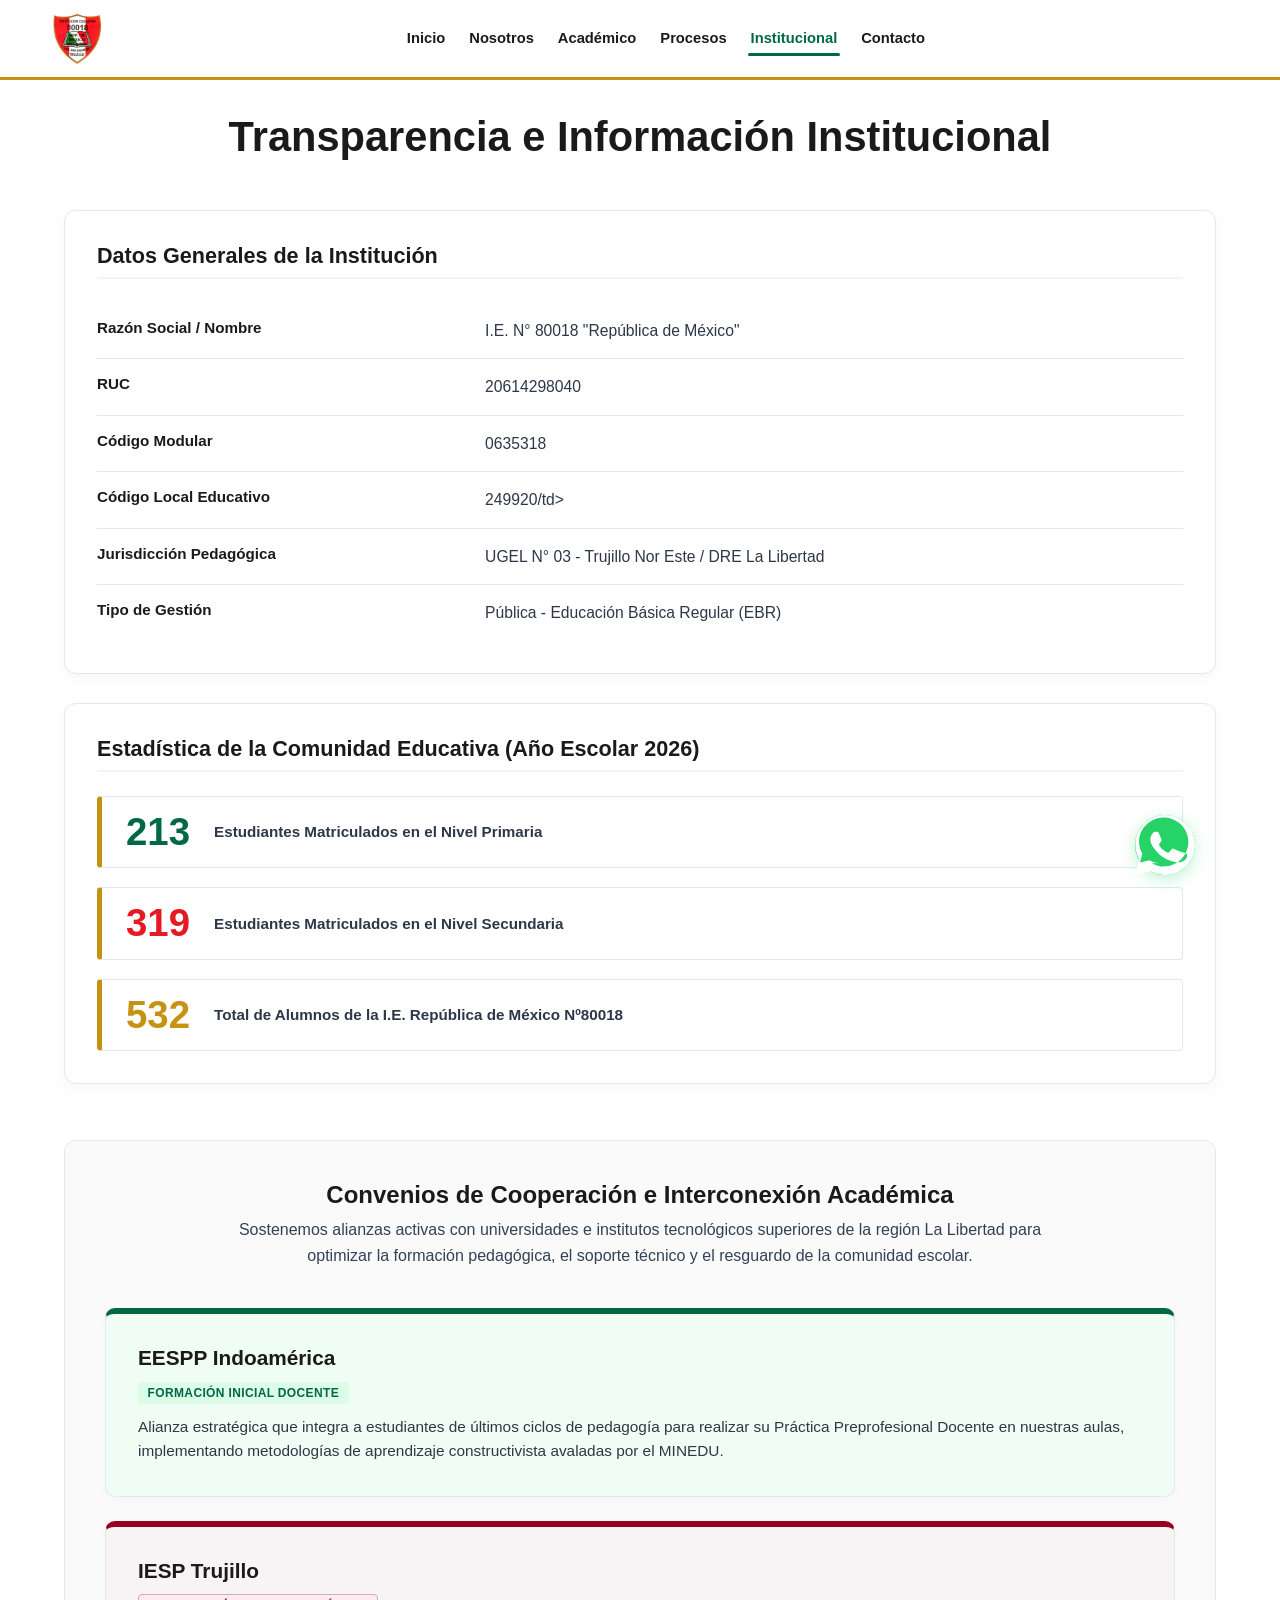
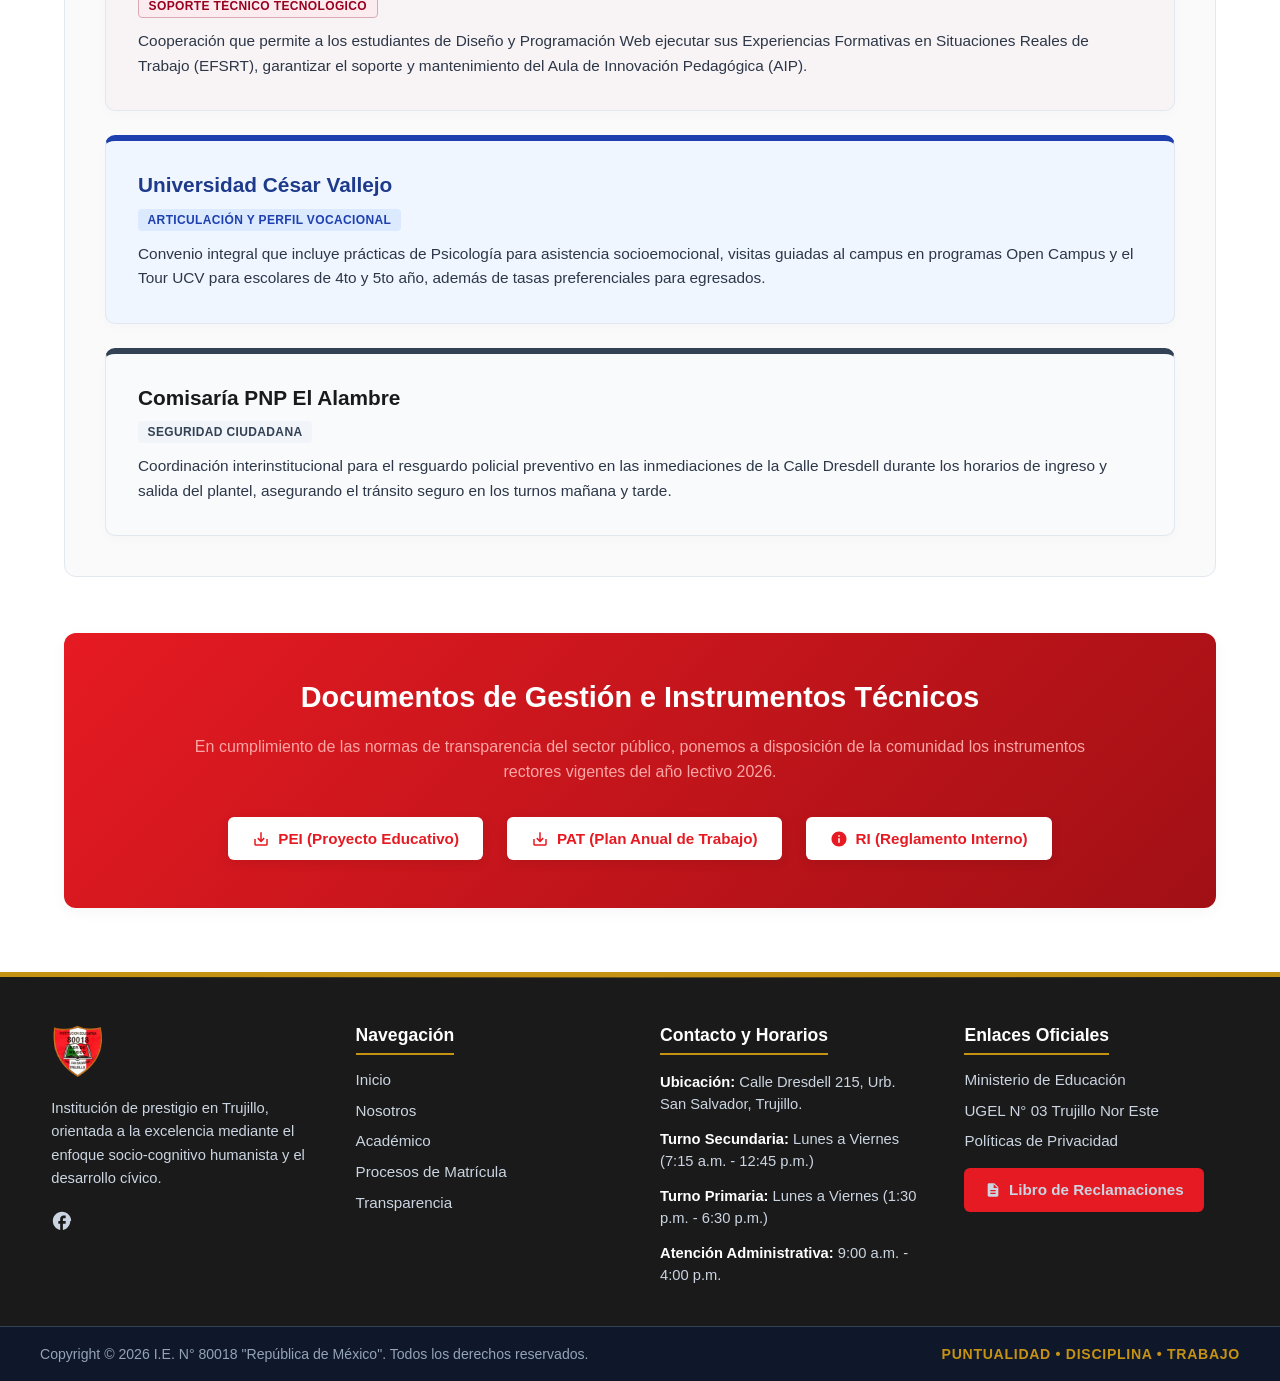
==== commit ce678598: "Update institucional.html" ====
--- a/pages/institucional.html
+++ b/pages/institucional.html
@@ -22,15 +22,15 @@
                     </tr>
                     <tr>
                         <th scope="row" class="col-etiqueta">RUC</th>
-                        <td class="col-valor">20482200388</td>
+                        <td class="col-valor">20614298040</td>
                     </tr>
                     <tr>
                         <th scope="row" class="col-etiqueta">Código Modular</th>
-                        <td class="col-valor">Primaria: 0251785 | Secundaria: 0658484</td>
+                        <td class="col-valor">0635318</td>
                     </tr>
                     <tr>
                         <th scope="row" class="col-local-eti col-etiqueta">Código Local Educativo</th>
-                        <td class="col-valor">251122</td>
+                        <td class="col-valor">249920/td>
                     </tr>
                     <tr>
                         <th scope="row" class="col-etiqueta">Jurisdicción Pedagógica</th>
@@ -110,4 +110,4 @@
 <footer class="pie-pagina-global-rm" tabindex="0"></footer>
     <script src="../js/main.js"></script>
 </body>
-</html>+</html>
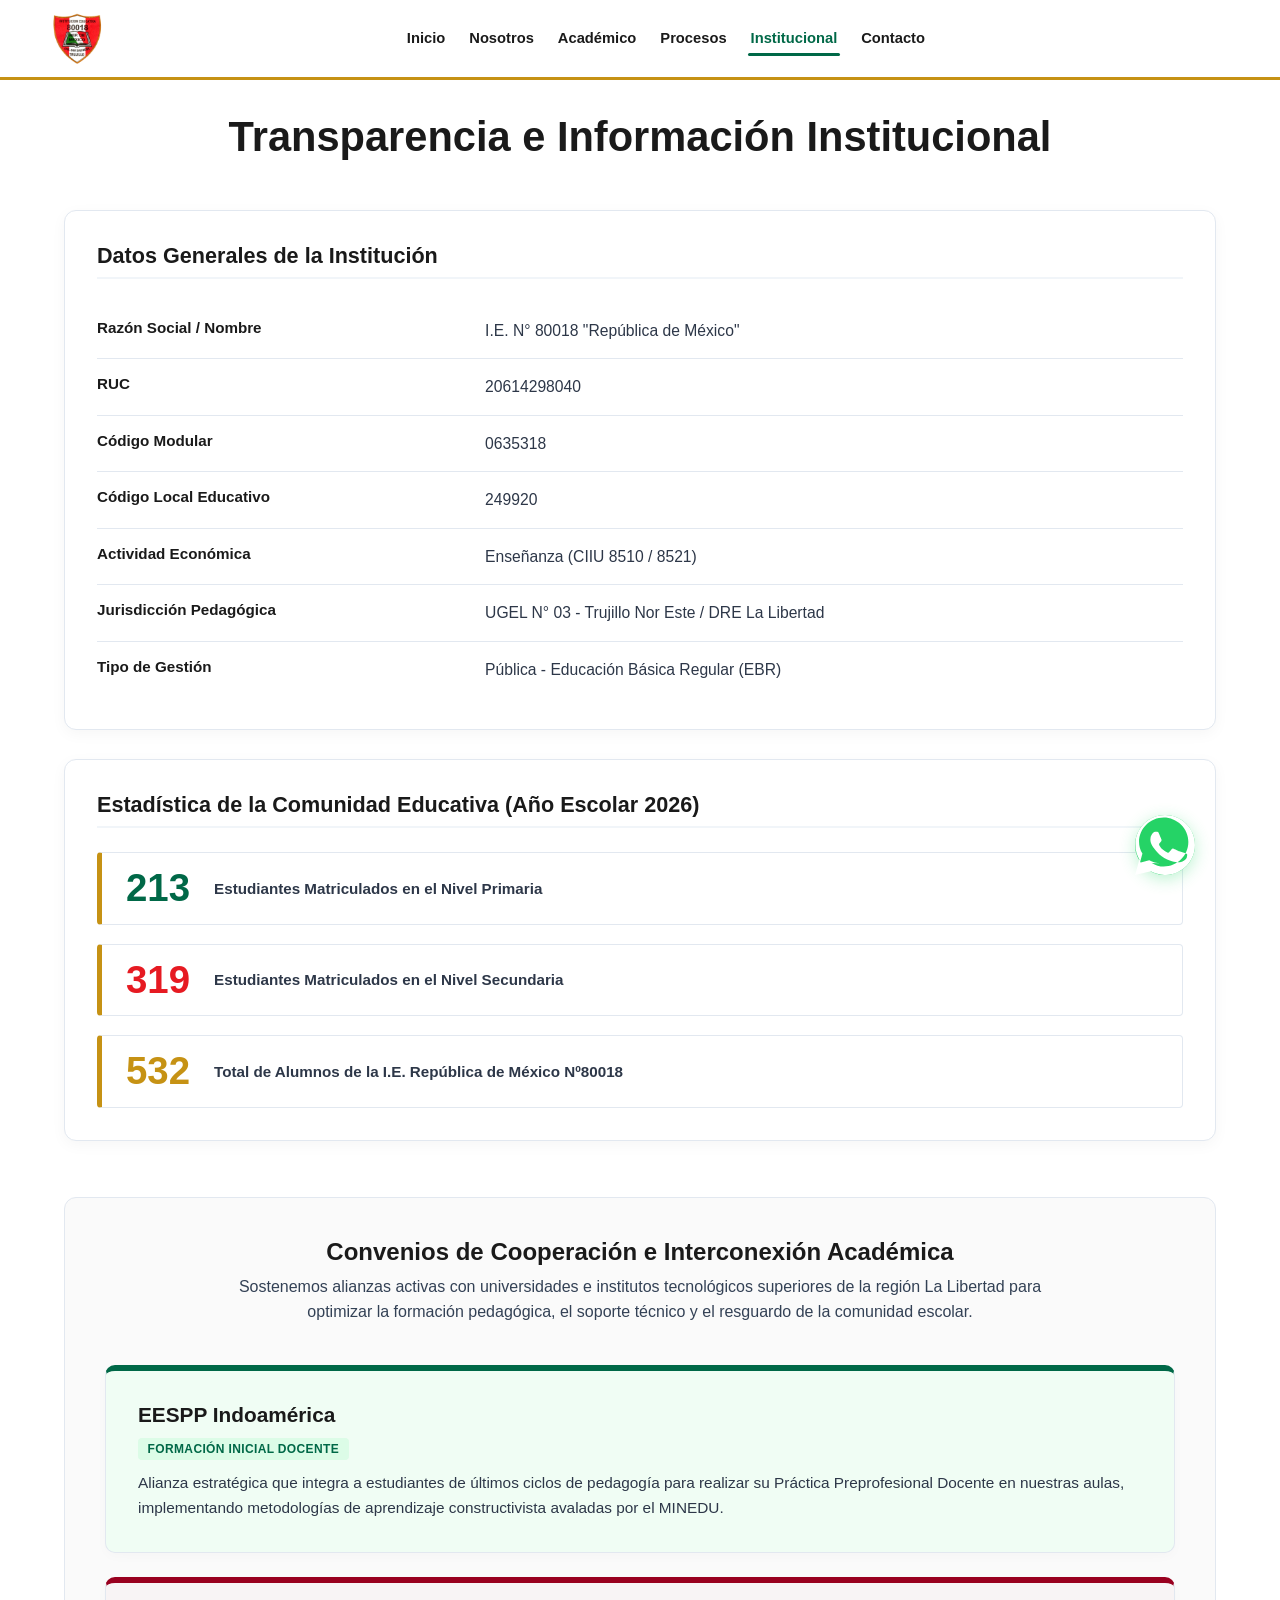
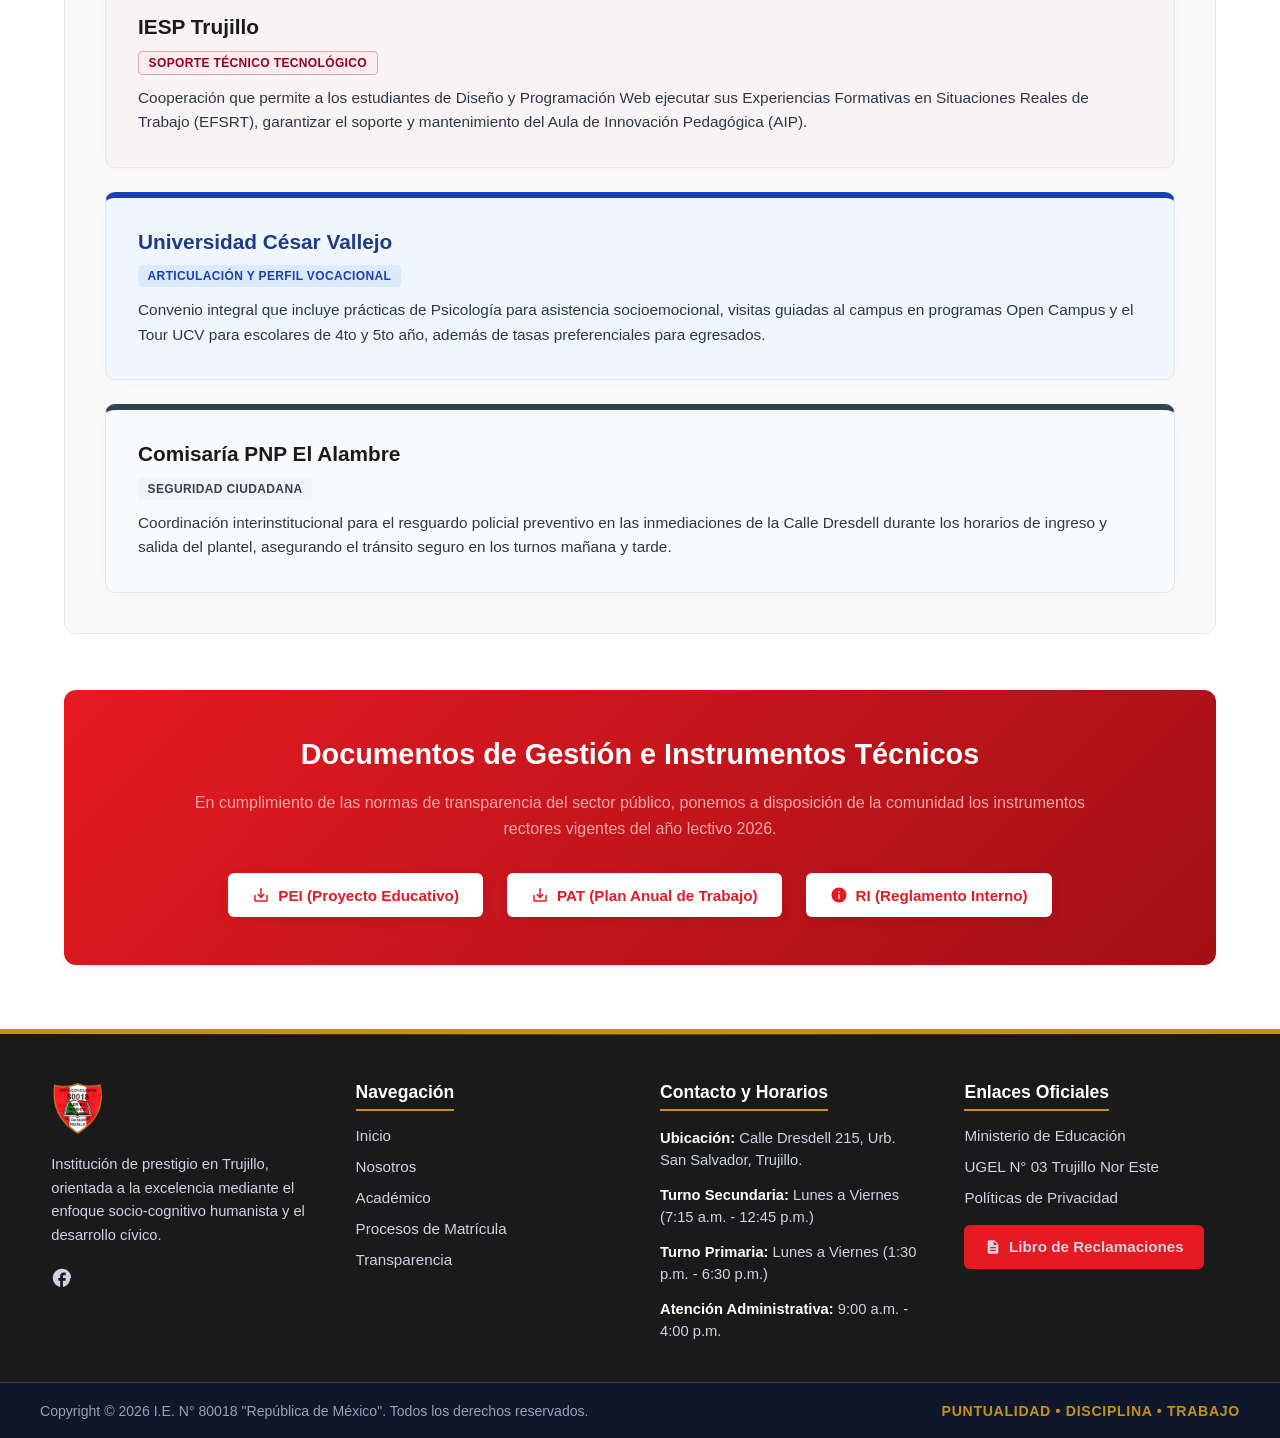
==== commit 8adb464b: "Update institucional.html" ====
--- a/pages/institucional.html
+++ b/pages/institucional.html
@@ -30,7 +30,11 @@
                     </tr>
                     <tr>
                         <th scope="row" class="col-local-eti col-etiqueta">Código Local Educativo</th>
-                        <td class="col-valor">249920/td>
+                        <td class="col-valor">249920</td>
+                    </tr>
+                    <tr>
+                        <th scope="row" class="col-local-eti col-etiqueta">Actividad Económica</th>
+                        <td class="col-valor">Enseñanza (CIIU 8510 / 8521)</td>
                     </tr>
                     <tr>
                         <th scope="row" class="col-etiqueta">Jurisdicción Pedagógica</th>
